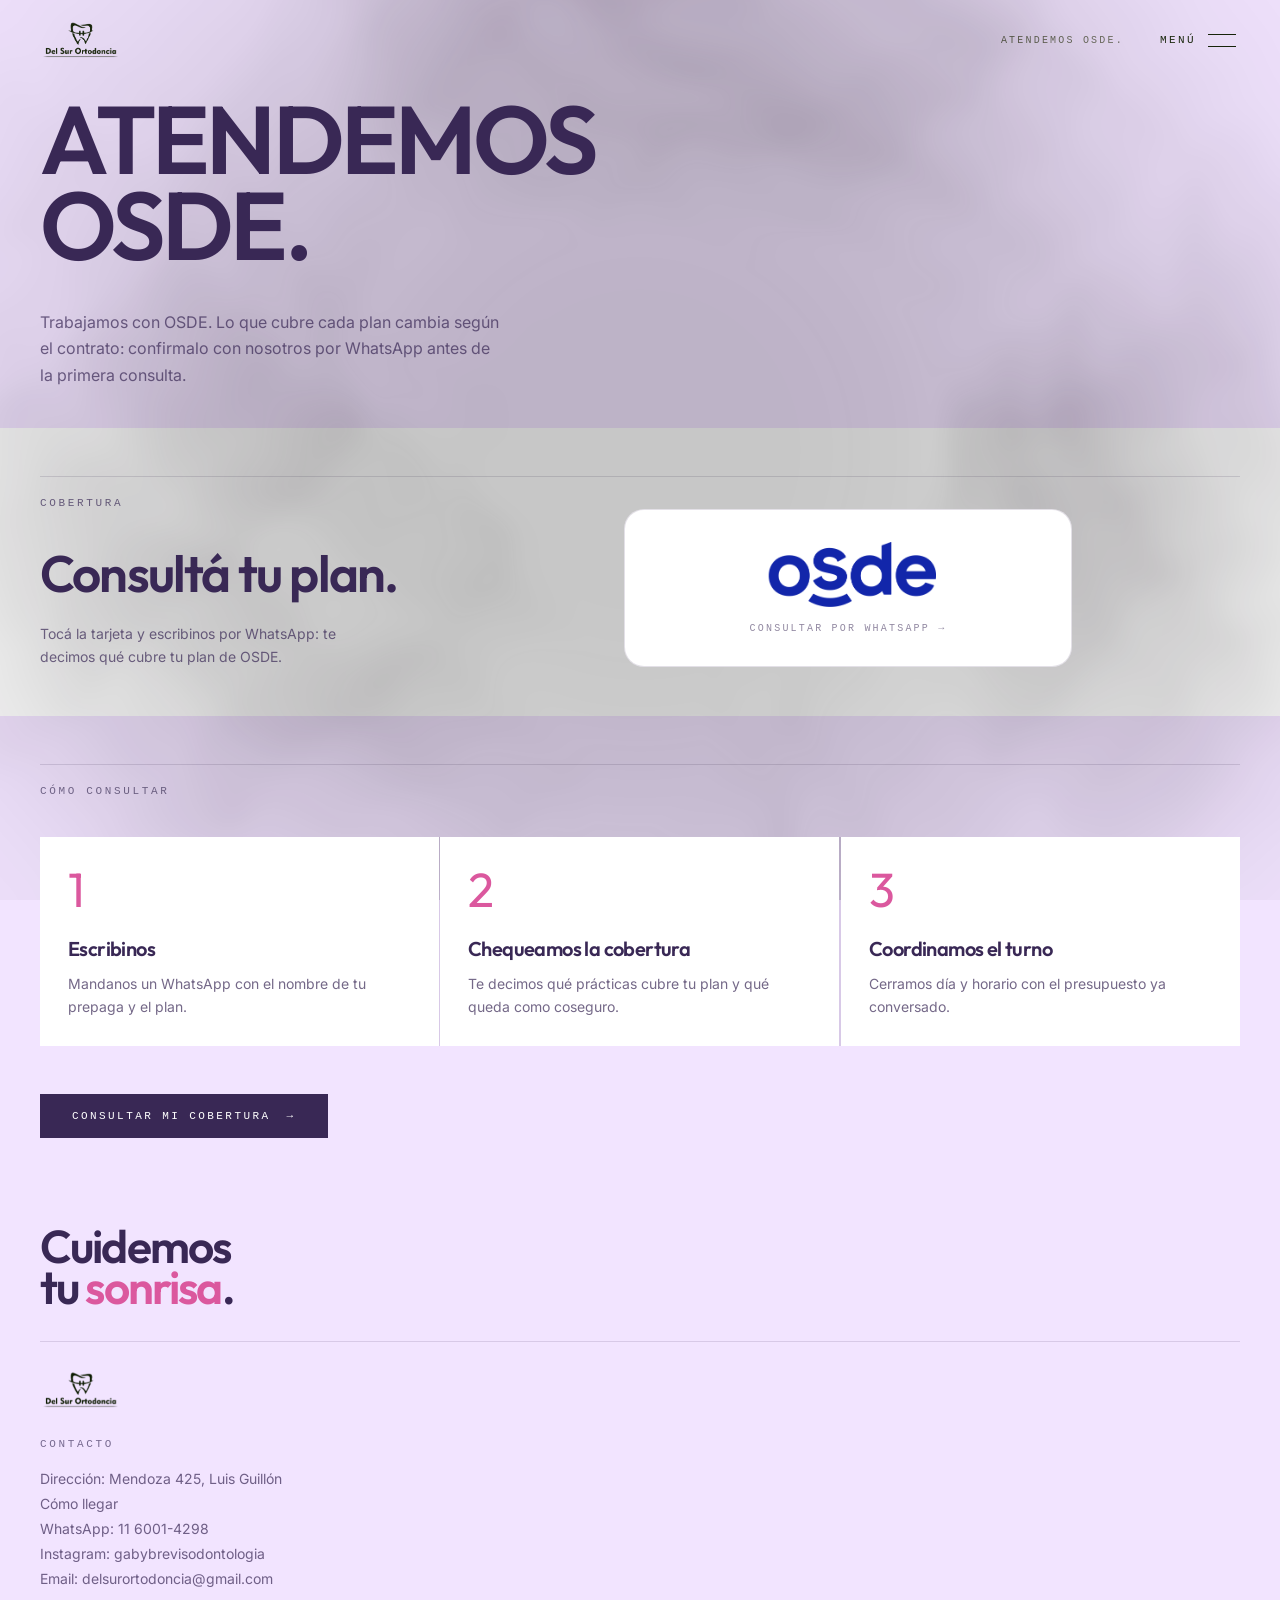
==== prepagas.html @ 1c52200b "Celu" ====
<!doctype html>
<html lang="es">

<head>
  <meta charset="utf-8" />
  <meta name="viewport" content="width=device-width, initial-scale=1" />
  <title>Prepagas Del Sur Ortodoncia</title>
  <meta name="description"
    content="Atendemos OSDE en Del Sur Ortodoncia. Consultá tu cobertura por WhatsApp antes de reservar el turno." />
  <meta name="author" content="Del Sur Ortodoncia" />
  <meta property="og:type" content="website" />
  <meta property="og:title" content="Prepagas Del Sur Ortodoncia" />
  <meta property="og:description"
    content="Atendemos OSDE en Del Sur Ortodoncia. Consultá tu cobertura por WhatsApp antes de reservar el turno." />
  <meta name="twitter:card" content="summary_large_image" />
  <link rel="icon" href="favicon.png" />
  <link rel="preconnect" href="https://fonts.googleapis.com" />
  <link rel="preconnect" href="https://fonts.gstatic.com" crossorigin />
  <link rel="stylesheet"
    href="https://fonts.googleapis.com/css2?family=Outfit:wght@400;500;600;700&family=Inter:wght@400;500&display=swap" />
  <link rel="stylesheet" href="css/base.css?v=6" />
  <link rel="stylesheet" href="css/utils.css" />
  <link rel="stylesheet" href="css/efectos.css" />
</head>

<body class="pagina-prepagas">
  <div class="cortina" aria-hidden="true"></div>
  <header class="cabecera">
    <div class="contenedor">
      <a class="marca" href="index.html" aria-label="Inicio">
        <img src="logo.png" alt="Del Sur Ortodoncia"
          style="max-height: 48px; width: auto; max-width: 100%; object-fit: contain; mix-blend-mode: difference;">
      </a>
      <div class="cabecera-derecha">
        <span data-magnetic="0.35">
          <button type="button" class="boton-menu" data-menu-btn aria-expanded="false" aria-label="Abrir menú">
            <span data-menu-label>Menú</span>
            <span class="icono-menu" aria-hidden="true"><span></span><span></span></span>
          </button>
        </span>
      </div>
    </div>
  </header>

  <div class="menu">
    <div class="contenedor">
      <nav class="menu-lista">
        <span class="menu-fila"><a class="menu-enlace" href="index.html"><span class="menu-numero">1</span><span
              class="menu-texto titulo-grande">Inicio</span></a></span>
        <span class="menu-fila"><a class="menu-enlace activo" href="prepagas.html"><span
              class="menu-numero">2</span><span class="menu-texto titulo-grande">Prepagas</span></a></span>
        <span class="menu-fila"><a class="menu-enlace" href="referencias.html"><span class="menu-numero">3</span><span
              class="menu-texto titulo-grande">Referencias</span></a></span>
      </nav>
      <div class="menu-info">
        <p class="fuente-texto parrafo-chico opacidad-60" style="max-width:20rem">Del Sur Ortodoncia, atención
          odontológica con seguimiento del caso.</p>
        <p class="texto-mono-10 mayusculas opacidad-60" style="line-height:2">Dirección: Mendoza 425, Luis
          Guillón<br />WhatsApp: 11 6001-4298<br />delsurortodoncia@gmail.com</p>
        <p class="texto-mono-10 mayusculas opacidad-40 med-td">Menú — 6 secciones</p>
      </div>
    </div>
  </div>

  <main>
    <section class="fondo-celeste relleno-abajo-10 relleno-arriba-20 med-ra-24">
      <div class="contenedor">
        <h1 class="titulo-grande mayusculas" data-split data-delay="0.1" data-trigger="load"><span
            class="linea-mascara"><span data-line-inner>Atendemos</span></span><span class="linea-mascara"><span
              data-line-inner>OSDE.</span></span></h1>
        <div class="margen-arriba-10" data-reveal data-y="30" data-delay="0.3" style="max-width:46ch">
          <p class="fuente-texto parrafo opacidad-70">Trabajamos con OSDE. Lo que cubre cada plan cambia
            según el contrato: confirmalo con nosotros por WhatsApp antes de la primera consulta.</p>
        </div>
      </div>
    </section>

    <section class="fondo-claro relleno-vert-10 med-rv-12 seccion-cobertura">
      <div class="contenedor">
        <div class="cabecera-seccion"><span class="etiqueta">Cobertura</span>
        </div>
        <div class="grilla espacio-12 margen-arriba-10 med-columnas-12 alinear-centro">
          <div class="med-cs-4">
            <div data-reveal data-y="30">
              <h2 class="titulo-mediano" style="max-width:14ch">Consultá tu plan.</h2>
              <p class="margen-arriba-6 fuente-texto parrafo-chico opacidad-70" style="max-width:38ch">Tocá la tarjeta y
                escribinos por WhatsApp: te decimos qué cubre tu plan de OSDE.</p>
            </div>
          </div>
          <div class="med-cs-8">
            <a class="tarjeta-osde"
              href="https://wa.me/5491160014298?text=%C2%A1Hola%21%20Quiero%20saber%20qu%C3%A9%20tratamientos%20cubre%20mi%20plan%20de%20OSDE%20en%20Del%20Sur%20Ortodoncia."
              target="_blank" rel="noopener noreferrer" aria-label="Consultar por WhatsApp qué cubre OSDE"><img
                src="assets/logos/osde.png" alt="Logo de OSDE" loading="lazy" /><span class="leyenda">Consultar por
                WhatsApp →</span></a>
          </div>
        </div>
      </div>
    </section>

    <section class="fondo-celeste relleno-vert-10 med-rv-12">
      <div class="contenedor">
        <div class="cabecera-seccion"><span class="etiqueta">Cómo consultar</span></div>
        <div class="grilla-tarjetas margen-arriba-10 med-columnas-3">
          <div class="tarjeta tarjeta-paso relleno-8 med-relleno-10"><span
              class="fuente-titulo texto-5xl texto-verde">1</span>
            <h2 class="margen-arriba-6 fuente-titulo texto-xl">Escribinos</h2>
            <p class="margen-arriba-3 fuente-texto parrafo-chico opacidad-70">Mandanos un WhatsApp con el nombre de tu
              prepaga y el
              plan.</p>
          </div>
          <div class="tarjeta tarjeta-paso relleno-8 med-relleno-10"><span
              class="fuente-titulo texto-5xl texto-verde">2</span>
            <h2 class="margen-arriba-6 fuente-titulo texto-xl">Chequeamos la cobertura</h2>
            <p class="margen-arriba-3 fuente-texto parrafo-chico opacidad-70">Te decimos qué prácticas cubre tu plan y
              qué queda como coseguro.</p>
          </div>
          <div class="tarjeta tarjeta-paso relleno-8 med-relleno-10"><span
              class="fuente-titulo texto-5xl texto-verde">3</span>
            <h2 class="margen-arriba-6 fuente-titulo texto-xl">Coordinamos el turno</h2>
            <p class="margen-arriba-3 fuente-texto parrafo-chico opacidad-70">Cerramos día y horario con el presupuesto
              ya conversado.</p>
          </div>
        </div>
        <div class="margen-arriba-12"><span data-magnetic="0.25"><a class="boton boton-solido"
              href="https://wa.me/5491160014298?text=%C2%A1Hola%21%20Quiero%20consultar%20si%20atienden%20mi%20prepaga%20en%20Del%20Sur%20Ortodoncia."
              target="_blank" rel="noopener noreferrer"><span class="relativo">Consultar mi cobertura</span><span
                class="flecha">→</span></a></span></div>
      </div>
    </section>
  </main>
  <footer class="fondo-celeste">
    <div class="contenedor relleno-vert-8 med-rv-10">
      <div>
        <h2 class="titulo-grande" style="max-width:12ch">Cuidemos tu <span class="texto-verde">sonrisa</span>.
        </h2>
      </div>
      <div class="margen-arriba-20 flexible columna espacio-3 borde-arriba relleno-arriba-6 peq-fila peq-ac peq-je">
        <img src="logo.png" alt="Del Sur Ortodoncia"
          style="max-height: 48px; width: auto; max-width: 100%; object-fit: contain; mix-blend-mode: difference;">
      </div>
      <div class="grilla espacio-10 margen-arriba-10 med-columnas-3" style="max-width:54rem">
        <div>
          <p class="etiqueta">Contacto</p>
          <ul class="margen-arriba-5 separacion-y-2 fuente-texto texto-chico opacidad-70">
            <li>Dirección: Mendoza 425, Luis Guillón</li>
            <li><a href="index.html#como-llegar">Cómo llegar</a></li>
            <li>WhatsApp: <a href="https://wa.me/5491160014298" target="_blank" rel="noopener noreferrer">11
                6001-4298</a></li>
            <li>Instagram: <a href="https://www.instagram.com/gabybrevisodontologia/" target="_blank"
                rel="noopener noreferrer">gabybrevisodontologia</a></li>
            <li>Email: delsurortodoncia@gmail.com</li>
          </ul>
        </div>
      </div>
    </div>
  </footer>
  <script src="js/site.js?v=3" defer></script>
  <script src="js/efectos.js?v=3" defer></script>
</body>

</html>
---- css/base.css ----
:root {
  --ink: oklch(0.32 0.07 185);
  --ink-soft: oklch(0.43 0.06 185);
  --bone: oklch(1 0 0);
  --bone-deep: oklch(0.955 0.02 180);
  --stone: oklch(0.55 0.045 185);
  --mint: oklch(0.6 0.12 185);
  --clay: oklch(0.66 0.1 185);
  --sky: oklch(0.965 0.025 180);
  --sky-deep: oklch(0.915 0.05 182);
  --line: oklch(0.32 0.07 185 / 0.14);
  --line-invert: oklch(0.32 0.07 185 / 0.1);
  --background: var(--bone);
  --foreground: var(--ink);

  --font-display: "Outfit", ui-sans-serif, system-ui, sans-serif;
  --font-sans: "Inter", ui-sans-serif, system-ui, sans-serif;
  --font-mono: ui-monospace, monospace;
  --ease-out-expo: cubic-bezier(0.16, 1, 0.3, 1);
}

.pagina-prepagas {
  --ink: oklch(0.32 0.08 300);
  --ink-soft: oklch(0.43 0.07 300);
  --bone-deep: oklch(0.955 0.02 305);
  --stone: oklch(0.55 0.06 300);
  --mint: oklch(0.65 0.18 350);
  --clay: oklch(0.7 0.12 330);
  --sky: oklch(0.94 0.045 305);
  --sky-deep: oklch(0.88 0.07 305);
  --line: oklch(0.32 0.08 300 / 0.14);
  --line-invert: oklch(0.32 0.08 300 / 0.1);
  --background: var(--bone);
  --foreground: var(--ink);
}

.pagina-prepagas .velo {
  background: oklch(0.4 0.08 310);
}

.pagina-referencias {
  --ink: oklch(0.32 0.08 280);
  --ink-soft: oklch(0.43 0.07 280);
  --bone-deep: oklch(0.955 0.02 280);
  --stone: oklch(0.55 0.06 280);
  --mint: oklch(0.60 0.17 275);
  --clay: oklch(0.68 0.12 300);
  --sky: oklch(0.93 0.05 280);
  --sky-deep: oklch(0.86 0.08 278);
  --line: oklch(0.32 0.08 280 / 0.14);
  --line-invert: oklch(0.32 0.08 280 / 0.1);
  --background: var(--bone);
  --foreground: var(--ink);
}

.pagina-referencias .velo {
  background: oklch(0.4 0.09 280);
}

.vitrina {
  max-width: 52rem;
  margin-inline: auto;
}

.pestanas {
  display: flex;
  align-items: center;
  gap: 0.5rem;
  flex-wrap: wrap;
}

.pestana {
  display: inline-flex;
  align-items: baseline;
  gap: 0.6rem;
  border: 1px solid var(--line);
  border-radius: 999px;
  background: transparent;
  color: inherit;
  padding: 0.7rem 1.2rem;
  font-family: var(--font-mono);
  font-size: 11px;
  text-transform: uppercase;
  letter-spacing: 0.18em;
  transition:
    background-color 0.4s var(--ease-out-expo),
    color 0.4s var(--ease-out-expo);
}

.pestana-num {
  font-size: 10px;
  opacity: 0.55;
}

.pestana.activa {
  background: var(--ink);
  border-color: var(--ink);
  color: var(--bone);
}

.vitrina-cuenta {
  margin-left: auto;
  font-family: var(--font-mono);
  font-size: 10px;
  letter-spacing: 0.22em;
  opacity: 0.55;
}

.marco-vitrina {
  display: grid;
  margin-top: 1.25rem;
  border: 1px solid var(--line);
  border-radius: 1.25rem;
  overflow: hidden;
  background: var(--bone);
}

.foto-vitrina {
  grid-area: 1 / 1;
  margin: 0;
  opacity: 0;
  visibility: hidden;
  transform: scale(0.985);
  transition:
    opacity 0.55s var(--ease-out-expo),
    transform 0.55s var(--ease-out-expo),
    visibility 0s linear 0.55s;
}

.foto-vitrina.activa {
  opacity: 1;
  visibility: visible;
  transform: none;
  transition:
    opacity 0.55s var(--ease-out-expo),
    transform 0.55s var(--ease-out-expo);
}

.foto-vitrina img {
  display: block;
  width: 100%;
  height: auto;
}

.mapa {
  width: 100%;
  aspect-ratio: 16 / 10;
  border: 1px solid var(--line);
  border-radius: 1.25rem;
  filter: saturate(0.75);
}

*,
*::before,
*::after {
  box-sizing: border-box;
  border: 0 solid var(--line);
}

html {
  -webkit-font-smoothing: antialiased;
  text-rendering: optimizeLegibility;
}

body {
  margin: 0;
  background-color: var(--background);
  color: var(--foreground);
  font-family: var(--font-sans);
  overflow-x: hidden;
}

img {
  display: block;
  max-width: 100%;
}

a {
  color: inherit;
  text-decoration: none;
}

button {
  font: inherit;
  color: inherit;
  background: none;
  cursor: pointer;
}

ul {
  list-style: none;
  margin: 0;
  padding: 0;
}

p,
h1,
h2,
h3,
dl,
dd {
  margin: 0;
}

::selection {
  background: var(--sky-deep);
  color: var(--ink);
}

h1,
h2,
h3 {
  font-family: var(--font-display);
  font-weight: 600;
  letter-spacing: -0.035em;
  line-height: 0.92;
  text-wrap: balance;
}


.fondo-celeste {
  background-color: var(--sky);
  color: var(--ink);
}

.fondo-claro {
  background-color: var(--bone);
  color: var(--ink);
}

.contenedor {
  width: 100%;
  margin-inline: auto;
  max-width: 100rem;
  padding-inline: 1.25rem;
}

@media (width >=48rem) {
  .contenedor {
    padding-inline: 2.5rem;
  }
}

@media (width >=90rem) {
  .contenedor {
    padding-inline: 4rem;
  }
}

.etiqueta {
  font-family: var(--font-mono);
  font-size: 0.6875rem;
  text-transform: uppercase;
  letter-spacing: 0.24em;
  color: var(--stone);
}

.titulo-xl {
  font-family: var(--font-display);
  font-weight: 600;
  letter-spacing: -0.045em;
  line-height: 0.86;
  font-size: clamp(3rem, 12.5vw, 15rem);
}

.titulo-grande {
  font-family: var(--font-display);
  font-weight: 600;
  letter-spacing: -0.04em;
  line-height: 0.9;
  font-size: clamp(2.5rem, 7.5vw, 7rem);
}

.titulo-mediano {
  font-family: var(--font-display);
  font-weight: 600;
  letter-spacing: -0.035em;
  line-height: 0.95;
  font-size: clamp(1.875rem, 4vw, 3.5rem);
}

.linea-mascara {
  display: block;
  overflow: hidden;
}

.mayusculas {
  text-transform: uppercase;
}

.texto-verde {
  color: var(--mint);
}

.texto-arcilla {
  color: var(--clay);
}

.texto-gris {
  color: var(--stone);
}

.fuente-titulo {
  font-family: var(--font-display);
  letter-spacing: -0.03em;
}

.fuente-texto {
  font-family: var(--font-sans);
}

.fuente-mono {
  font-family: var(--font-mono);
}

.texto-mono-10 {
  font-family: var(--font-mono);
  font-size: 10px;
  letter-spacing: 0.22em;
}

.texto-mono-11 {
  font-family: var(--font-mono);
  font-size: 11px;
  letter-spacing: 0.2em;
}

.mayusculas {
  text-transform: uppercase;
}

.parrafo {
  font-size: 1rem;
  line-height: 1.65;
}

.parrafo-chico {
  font-size: 0.875rem;
  line-height: 1.65;
}

.borde-arriba {
  border-top-width: 1px;
}

.borde-abajo {
  border-bottom-width: 1px;
}

.borde-vertical {
  border-top-width: 1px;
  border-bottom-width: 1px;
}

.borde-actual {
  border-color: currentColor;
}

.borde-suave {
  border-color: color-mix(in oklab, currentColor 15%, transparent);
}


[data-reveal] {
  opacity: 0;
  transform: translateY(var(--reveal-y, 28px));
  transition:
    opacity 1s var(--ease-out-expo),
    transform 1s var(--ease-out-expo);
  transition-delay: var(--reveal-delay, 0s);
}

[data-reveal].animado {
  opacity: 1;
  transform: translateY(0);
}

[data-line-inner] {
  display: block;
  transform: translateY(105%);
  opacity: 0;
  will-change: transform;
  transition:
    transform 1.15s var(--ease-out-expo),
    opacity 1.15s var(--ease-out-expo);
  transition-delay: var(--line-delay, 0s);
}

[data-line-inner].animado {
  transform: translateY(0);
  opacity: 1;
}

[data-parallax] {
  position: relative;
  overflow: hidden;
  clip-path: inset(14% 0% 14% 0%);
  transition: clip-path 1.4s var(--ease-out-expo);
}

[data-parallax].animado {
  clip-path: inset(0% 0% 0% 0%);
}

[data-parallax] img {
  height: 100%;
  width: 100%;
  object-fit: cover;
  transform: scale(1.12);
  will-change: transform;
}

[data-magnetic] {
  display: inline-block;
  will-change: transform;
}

@keyframes cc-marquee {
  from {
    transform: translate3d(0, 0, 0);
  }

  to {
    transform: translate3d(-50%, 0, 0);
  }
}


.cabecera {
  position: fixed;
  inset-inline: 0;
  top: 0;
  z-index: 160;
  mix-blend-mode: difference;
  color: #fff;
}

.cabecera .contenedor {
  display: flex;
  height: 5rem;
  align-items: center;
  justify-content: space-between;
  color: #fff;
}

.marca {
  display: flex;
  align-items: baseline;
  gap: 0.75rem;
}

.marca-logo {
  font-family: var(--font-display);
  font-size: 1.65rem;
  font-weight: 600;
  letter-spacing: -0.05em;
}

.marca-subtexto {
  display: none;
  font-family: var(--font-mono);
  font-size: 10px;
  text-transform: uppercase;
  letter-spacing: 0.28em;
  opacity: 0.6;
}

@media (width >=40rem) {
  .marca-subtexto {
    display: block;
  }
}

.cabecera-derecha {
  display: flex;
  align-items: center;
  gap: 2rem;
}

.pagina-actual {
  display: none;
  font-family: var(--font-mono);
  font-size: 10px;
  text-transform: uppercase;
  letter-spacing: 0.28em;
  opacity: 0.6;
}

@media (width >=48rem) {
  .pagina-actual {
    display: block;
  }
}

.boton-menu {
  display: flex;
  height: 2.75rem;
  align-items: center;
  gap: 0.75rem;
  padding-inline: 0.25rem;
  font-family: var(--font-mono);
  font-size: 11px;
  text-transform: uppercase;
  letter-spacing: 0.22em;
}

.icono-menu {
  position: relative;
  display: block;
  height: 0.75rem;
  width: 1.75rem;
}

.icono-menu span {
  position: absolute;
  left: 0;
  display: block;
  height: 1px;
  width: 100%;
  background: currentColor;
  transition: transform 0.5s var(--ease-out-expo);
}

.icono-menu span:nth-child(1) {
  top: 0;
}

.icono-menu span:nth-child(2) {
  top: 0.75rem;
}

.abierto .icono-menu span:nth-child(1) {
  top: 0.375rem;
  transform: rotate(45deg);
}

.abierto .icono-menu span:nth-child(2) {
  top: 0.375rem;
  transform: rotate(-45deg);
}

.menu {
  position: fixed;
  inset: 0;
  z-index: 155;
  display: none;
  background: transparent;
  pointer-events: none;
}

.menu.visible {
  display: block;
  pointer-events: auto;
}

.menu::before {
  content: "";
  position: absolute;
  inset: 0;
  background: color-mix(in oklab, var(--ink) 28%, transparent);
  backdrop-filter: blur(10px);
  -webkit-backdrop-filter: blur(10px);
  opacity: 0;
  transition: opacity 0.45s ease;
}

.menu.abierto::before {
  opacity: 1;
}

.menu>.contenedor {
  position: relative;
  display: flex;
  height: auto;
  max-height: 78vh;
  overflow: auto;
  flex-direction: column;
  justify-content: flex-start;
  background: var(--bone);
  color: var(--ink);
  border-bottom: 1px solid var(--line);
  border-bottom-left-radius: 1.25rem;
  border-bottom-right-radius: 1.25rem;
  box-shadow: 0 30px 60px -30px oklch(0.32 0.07 185 / 0.25);
  padding-top: 5.25rem;
  padding-bottom: 1.5rem;
  transform: translateY(-102%);
  transition: transform 0.6s cubic-bezier(0.87, 0, 0.13, 1);
}

.menu.abierto>.contenedor {
  transform: translateY(0);
}

.menu-lista {
  display: flex;
  flex-direction: column;
  border-bottom-width: 1px;
}

.menu-fila {
  display: block;
  overflow: hidden;
}

.menu-fila:not(:last-child) {
  border-bottom-width: 1px;
}

.menu-enlace {
  display: flex;
  align-items: baseline;
  gap: 1.25rem;
  padding-block: 0.6rem;
  transform: translateY(40%);
  opacity: 0;
  transition:
    transform 0.6s var(--ease-out-expo),
    opacity 0.6s var(--ease-out-expo);
  transition-delay: var(--nav-delay, 0s);
}

@media (width >=48rem) {
  .menu>.contenedor {
    display: grid;
    grid-template-columns: 1.1fr 0.9fr;
    gap: 1rem 3rem;
    align-items: stretch;
    max-height: min(68vh, 30rem);
    padding-top: 6rem;
    padding-bottom: 2rem;
  }

  .menu-enlace {
    gap: 1.5rem;
    padding-block: 0.65rem;
  }
}

.menu.abierto .menu-enlace {
  transform: translateY(0);
  opacity: 1;
}

.menu-numero {
  font-family: var(--font-mono);
  font-size: 10px;
  letter-spacing: 0.22em;
  color: var(--mint);
}

.menu-lista .menu-texto {
  font-size: clamp(1.5rem, 3vw, 2.25rem);
  line-height: 1;
  opacity: 0.55;
  transition:
    opacity 0.5s var(--ease-out-expo),
    transform 0.5s var(--ease-out-expo);
}

.menu-enlace:hover .menu-texto {
  opacity: 1;
  transform: translateX(0.5rem);
}

.menu-enlace.activo .menu-texto {
  opacity: 1;
}

.menu-aqui {
  display: none;
  margin-left: auto;
  font-family: var(--font-mono);
  font-size: 10px;
  text-transform: uppercase;
  letter-spacing: 0.22em;
  color: var(--mint);
}

@media (width >=48rem) {
  .menu-aqui {
    display: block;
  }
}

.menu-info {
  display: grid;
  gap: 1rem;
  border-top-width: 0;
  margin-top: 0.75rem;
  padding-top: 0.75rem;
  opacity: 0;
  transition: opacity 0.5s linear 0.35s;
}

.menu.abierto .menu-info {
  opacity: 1;
}

@media (width >=48rem) {
  .menu-info {
    grid-template-columns: 1fr;
    align-content: center;
    border-top-width: 0;
    border-left-width: 1px;
    margin-top: 0;
    padding-top: 0;
    padding-left: 2rem;
  }
}


.boton {
  position: relative;
  display: inline-flex;
  align-items: center;
  gap: 1rem;
  overflow: hidden;
  padding: 1rem 2rem;
  font-family: var(--font-mono);
  font-size: 11px;
  text-transform: uppercase;
  letter-spacing: 0.22em;
}

.boton .flecha {
  position: relative;
  transition: transform 0.5s var(--ease-out-expo);
}

.boton:hover .flecha {
  transform: translateX(0.375rem);
}

.boton-solido {
  background: var(--ink);
  color: var(--bone);
}

.boton-borde {
  border-width: 1px;
  color: var(--ink);
  transition: background-color 0.4s var(--ease-out-expo);
}

.boton-borde:hover {
  background: var(--sky);
}

.boton-icono {
  display: inline-flex;
  align-items: center;
  justify-content: center;
  gap: 0.75rem;
  padding: 0.75rem;
  min-width: 68px;
  min-height: 68px;
  box-sizing: border-box;
  color: var(--ink);
}

.boton-icono .tipeo:empty {
  display: none;
}


.boton-icono-claro {
  color: var(--mint);
}

.icono-wa {
  display: inline-flex;
  align-items: center;
  justify-content: center;
  flex: none;
  width: 32px;
  height: 32px;
  margin: 0;
  padding-left: 2px;
  box-sizing: border-box;
  overflow: visible;
  color: inherit;
}

.icono-wa svg {
  display: block;
  width: 28px;
  height: 28px;
  max-width: none;
}

.icono-wa path {
  fill: currentColor;
}

.boton-icono img {
  display: block;
  width: 28px;
  height: 28px;
  margin: 0;
  margin-left: 2px;
  object-fit: contain;
}

.botones-mobile {
  display: none;
}

@media (width >=48rem) {
  .boton-icono {
    background: color-mix(in oklab, var(--sky) 65%, var(--bone));
    border-radius: 1.1rem;
  }
}

@media (max-width: 47.99rem) {
  .boton-icono {
    display: none;
  }

  .botones-mobile {
    display: flex;
    flex-direction: column;
    gap: 0.75rem;
  }

  .boton-mobile {
    display: inline-flex;
    align-items: center;
    justify-content: center;
    padding: 1rem 1.5rem;
    border-radius: 999px;
    font-family: var(--font-mono);
    font-size: 11px;
    text-transform: uppercase;
    letter-spacing: 0.18em;
    text-align: center;
  }

  .boton-mobile-solido {
    background: var(--ink);
    color: var(--bone);
  }

  .boton-mobile-borde {
    border: 1px solid color-mix(in oklab, var(--ink) 35%, transparent);
    color: var(--ink);
  }
}

.boton-icono .tipeo {
  font-family: var(--font-mono);
  font-size: 11px;
  text-transform: uppercase;
  letter-spacing: 0.22em;
  white-space: nowrap;
}

.boton-icono .tipeo.con-cursor::after {
  content: "▍";
  margin-left: 1px;
}

.boton-icono .tipeo.escribiendo::after {
  animation: none;
  opacity: 1;
}

.boton-icono .tipeo.completo::after {
  animation: parpadeo 1s steps(1) infinite;
}

@keyframes parpadeo {
  50% {
    opacity: 0;
  }
}

.enlace-flecha {
  display: inline-flex;
  align-items: center;
  gap: 1rem;
  border-bottom-width: 1px;
  border-color: currentColor;
  padding-bottom: 0.5rem;
  font-family: var(--font-mono);
  font-size: 11px;
  text-transform: uppercase;
  letter-spacing: 0.22em;
}

.enlace-flecha .barra {
  display: inline-block;
  height: 1px;
  width: 2.5rem;
  background: currentColor;
  transition: width 0.5s var(--ease-out-expo);
}

.enlace-flecha:hover .barra {
  width: 4rem;
}


.grilla-coberturas {
  display: grid;
  grid-template-columns: repeat(2, minmax(0, 1fr));
  border-left-width: 1px;
  border-top-width: 1px;
}

@media (width >=40rem) {
  .grilla-coberturas {
    grid-template-columns: repeat(3, minmax(0, 1fr));
  }
}

@media (width >=64rem) {
  .grilla-coberturas {
    grid-template-columns: repeat(4, minmax(0, 1fr));
  }
}

.celda-cobertura {
  position: relative;
  display: grid;
  place-items: center;
  border-bottom-width: 1px;
  border-right-width: 1px;
  padding-inline: 1.5rem;
  height: 7rem;
  background: var(--bone);
  transition: background-color 0.5s var(--ease-out-expo);
}

.grilla-gde .celda-cobertura {
  height: 8rem;
}

a.celda-cobertura:hover {
  background: var(--sky);
}

.celda-cobertura img {
  width: auto;
  max-height: 3rem;
  max-width: 76%;
  object-fit: contain;
  transition: transform 0.5s var(--ease-out-expo);
}

.grilla-gde .celda-cobertura img {
  max-height: 3.5rem;
  max-width: 72%;
}

a.celda-cobertura:hover img {
  transform: translateY(-0.25rem);
}

.celda-cobertura .externo {
  position: absolute;
  bottom: 0.75rem;
  right: 1rem;
  opacity: 0;
  transition: opacity 0.3s linear;
}

a.celda-cobertura:hover .externo {
  opacity: 0.6;
}

.mas-coberturas {
  font-family: var(--font-display);
  letter-spacing: -0.03em;
  color: var(--stone);
  font-size: 1.25rem;
}

.grilla-gde .mas-coberturas {
  font-size: 1.5rem;
}

.tarjeta-osde {
  position: relative;
  display: flex;
  flex-direction: column;
  align-items: center;
  justify-content: center;
  gap: 1.5rem;
  height: 100%;
  min-height: 19rem;
  background: var(--bone);
  border: 1px solid var(--line);
  border-radius: 1.25rem;
  padding: clamp(2rem, 4vw, 3.5rem);
  text-align: center;
  transition:
    transform 0.5s var(--ease-out-expo),
    box-shadow 0.5s var(--ease-out-expo);
}

.tarjeta-osde:hover {
  transform: translateY(-0.25rem);
  box-shadow: 0 24px 50px -30px oklch(0.32 0.07 185 / 0.35);
}

.tarjeta-osde img {
  width: min(100%, 15rem);
  height: auto;
  max-height: 5rem;
  object-fit: contain;
}

.tarjeta-osde .leyenda {
  font-family: var(--font-mono);
  font-size: 10px;
  text-transform: uppercase;
  letter-spacing: 0.22em;
  opacity: 0.55;
}

.pagina-prepagas .tarjeta-osde img {
  width: min(100%, 11rem);
}

.pagina-prepagas .tarjeta-osde {
  min-height: 0;
  width: 100%;
  max-width: 28rem;
  margin-inline: auto;
  padding: 2rem clamp(1.5rem, 3vw, 2.5rem);
  gap: 1rem;
  justify-content: flex-start;
}

@media (width >=48rem) {
  .pagina-prepagas .seccion-cobertura .tarjeta-osde {
    margin-top: -2.5rem;
  }
}

.lista-osde {
  margin: 1.25rem 0 0;
  padding: 0;
  display: grid;
  gap: 0.5rem;
}

.lista-osde li {
  display: flex;
  gap: 0.6rem;
  align-items: baseline;
}

.lista-osde li::before {
  content: "+";
  font-family: var(--font-mono);
  color: var(--mint);
}

.pagina-inicio main>section:first-child {
  background: #E9F3EF;
}

.pagina-inicio main>section:first-child .aurora {
  display: none !important;
}

.pagina-inicio main>section:first-child.heroe-oscuro {
  background: #0A1A2E;
  color: var(--bone);
  --foreground: var(--bone);
}

.heroe-oscuro {
  background: #0A1A2E;
  color: var(--bone);
  --foreground: var(--bone);
}

.heroe-oscuro .aurora {
  display: none;
}

.heroe-oscuro .boton-icono {
  color: var(--bone);
}

.heroe-oscuro .boton-icono-claro {
  color: var(--mint);
}

.heroe-oscuro .icono-wa path {
  fill: var(--bone);
}

.heroe-oscuro .boton-mobile-solido {
  background: var(--bone);
  color: var(--ink);
}

.heroe-oscuro .boton-mobile-borde {
  border-color: color-mix(in oklab, var(--bone) 40%, transparent);
  color: var(--bone);
}

.mapa-dibujo {
  position: relative;
  display: block;
  border: 1px solid var(--line);
  border-radius: 1.25rem;
  overflow: hidden;
  background: #E6F2EC;
  aspect-ratio: 16 / 10;
  transition: transform 0.5s var(--ease-out-expo), box-shadow 0.5s var(--ease-out-expo);
}

.mapa-dibujo:hover {
  transform: translateY(-0.25rem);
  box-shadow: 0 24px 50px -30px oklch(0.32 0.07 185 / 0.35);
}

.mapa-dibujo svg {
  display: block;
  width: 100%;
  height: 100%;
}

.mapa-chip {
  position: absolute;
  left: 1rem;
  bottom: 1rem;
  display: inline-flex;
  align-items: center;
  gap: 0.6rem;
  font-family: var(--font-mono);
  font-size: 10px;
  text-transform: uppercase;
  letter-spacing: 0.18em;
  color: var(--ink);
  background: var(--bone);
  border: 1px solid var(--line);
  border-radius: 999px;
  padding: 0.55rem 1rem;
}

.mapa-chip-dir {
  position: absolute;
  left: 1rem;
  top: 1rem;
  font-family: var(--font-mono);
  font-size: 10px;
  text-transform: uppercase;
  letter-spacing: 0.18em;
  color: var(--ink);
  background: color-mix(in oklab, var(--bone) 88%, transparent);
  backdrop-filter: blur(6px);
  border: 1px solid var(--line);
  border-radius: 999px;
  padding: 0.55rem 1rem;
}

@media (width >=48rem) {
  #como-llegar .med-cs-8 {
    display: flex;
    justify-content: center;
    align-items: center;
  }

  #como-llegar .mapa-dibujo {
    width: min(100%, 26rem);
    margin-left: 1.5rem;
    margin-top: -50px;
  }
}

@keyframes mapa-pulso {
  0% {
    transform: scale(0.6);
    opacity: 0.7;
  }

  100% {
    transform: scale(2.2);
    opacity: 0;
  }
}

.grilla-tarjetas .tarjeta-paso {
  padding: 1.75rem;
}

@media (max-width: 47.99rem) {
  .pagina-inicio .seccion-osde {
    text-align: center;
  }

  .pagina-inicio .seccion-osde h2 {
    margin-inline: auto;
  }

  .pagina-inicio .seccion-osde .lista-osde {
    display: none;
  }

  .pagina-inicio .seccion-osde .tarjeta-osde {
    max-width: 24rem;
    margin-inline: auto;
    min-height: 0;
  }

  .pagina-inicio .seccion-osde .solo-pc {
    display: none;
  }

  .pagina-prepagas .seccion-cobertura {
    text-align: center;
  }

  .pagina-prepagas .seccion-cobertura h2 {
    margin-inline: auto;
  }

  .pagina-prepagas .seccion-cobertura .tarjeta-osde {
    max-width: 24rem;
    margin-inline: auto;
    min-height: 0;
  }

  .pagina-prepagas .grilla-tarjetas .tarjeta-paso {
    padding: 1rem;
  }

  .pagina-prepagas .grilla-tarjetas .tarjeta-paso .texto-5xl {
    display: none;
  }

  .pagina-prepagas .grilla-tarjetas .tarjeta-paso h2 {
    margin-top: 0;
  }
}


.fila-indice {
  display: grid;
  grid-template-columns: repeat(12, minmax(0, 1fr));
  align-items: baseline;
  gap: 1rem;
  border-bottom-width: 1px;
  padding-block: 1.5rem;
  transition: color 0.5s var(--ease-out-expo);
}

.fila-indice:hover {
  color: var(--clay);
}

.fila-indice .nombre-indice {
  transition: transform 0.5s var(--ease-out-expo);
}

.fila-indice:hover .nombre-indice {
  transform: translateX(0.75rem);
}

.grilla-tarjetas {
  display: grid;
  gap: 1px;
  background: var(--line);
}

.tarjeta {
  background: var(--bone);
  transition:
    background-color 0.5s var(--ease-out-expo),
    color 0.5s var(--ease-out-expo);
}

.tarjeta-hover:hover {
  background: var(--ink);
  color: var(--bone);
}

.cabecera-seccion {
  display: flex;
  align-items: center;
  gap: 1.5rem;
  border-top-width: 1px;
  border-color: color-mix(in oklab, currentColor 15%, transparent);
  padding-top: 1.25rem;
}

.cabecera-seccion .derecha {
  margin-left: auto;
}

.divisor>*+* {
  border-top-width: 1px;
}


.cortina {
  position: fixed;
  inset: 0;
  z-index: 150;
  display: none;
  background: var(--sky-deep);
  clip-path: inset(100% 0% 0% 0%);
}

.cortina.activo {
  display: block;
}

@media (prefers-reduced-motion: reduce) {

  *,
  *::before,
  *::after {
    transition-duration: 0.01ms !important;
    animation-duration: 0.01ms !important;
  }

  [data-reveal],
  [data-line-inner] {
    opacity: 1;
    transform: none;
  }

  [data-parallax] {
    clip-path: inset(0% 0% 0% 0%);
  }
}


.tarjeta-equipo {
  position: relative;
  display: flex;
  flex-direction: column;
  justify-content: space-between;
  min-height: 26rem;
  padding: 2rem;
  background: var(--sky);
  overflow: hidden;
  transition: background-color 0.5s var(--ease-out-expo);
}

.tarjeta-equipo:hover {
  background: var(--bone);
}

.eq-arr {
  display: flex;
  align-items: baseline;
  justify-content: space-between;
  gap: 1rem;
}

.eq-num {
  font-family: var(--font-display);
  font-weight: 600;
  font-size: clamp(6rem, 12vw, 10rem);
  line-height: 0.9;
  letter-spacing: -0.06em;
  color: var(--mint);
  margin-top: 3rem;
  user-select: none;
}

.eq-pie {
  display: flex;
  flex-wrap: wrap;
  gap: 0.5rem 1.5rem;
  margin-top: 2.5rem;
  padding-top: 1.25rem;
  border-top: 1px solid var(--line);
  font-family: var(--font-mono);
  font-size: 10px;
  text-transform: uppercase;
  letter-spacing: 0.22em;
  opacity: 0.55;
}

.progreso-lectura {
  position: fixed;
  top: 0;
  left: 0;
  height: 2px;
  width: 100%;
  transform: scaleX(0);
  transform-origin: 0 50%;
  background: var(--mint);
  z-index: 200;
  will-change: transform;
}

.cta-flotante {
  position: fixed;
  z-index: 170;
  left: 1rem;
  right: 1rem;
  bottom: 1rem;
  display: flex;
  align-items: center;
  justify-content: center;
  gap: 0.75rem;
  padding: 0.9rem 1rem;
  background: var(--ink);
  color: var(--bone);
  font-family: var(--font-mono);
  font-size: 11px;
  letter-spacing: 0.22em;
  text-transform: uppercase;
  border-radius: 999px;
  box-shadow: 0 12px 30px -12px oklch(0.31 0.062 252 / 0.55);
  transform: translateY(160%);
  transition: transform 0.6s var(--ease-out-expo);
}

.cta-flotante.visible {
  transform: translateY(0);
}

@media (width >=48rem) {
  .cta-flotante {
    display: none;
  }
}

.tarjeta {
  position: relative;
}

.tarjeta::after {
  content: "";
  position: absolute;
  inset: 0;
  pointer-events: none;
  box-shadow: inset 0 0 0 1px transparent;
  transition: box-shadow 0.45s var(--ease-out-expo);
}

.tarjeta:hover::after,
.tarjeta.tocada::after {
  box-shadow: inset 0 0 0 1px color-mix(in oklab, var(--mint) 55%, transparent);
}

.tarjeta-cabeza {
  display: flex;
  align-items: baseline;
  justify-content: space-between;
  gap: 1rem;
}

.tarjeta-indice {
  font-family: var(--font-mono);
  font-size: 10px;
  letter-spacing: 0.22em;
  color: var(--mint);
}

.tarjeta-detalle {
  display: inline-flex;
  align-items: center;
  gap: 0.5rem;
  margin-top: 0.75rem;
  font-family: var(--font-mono);
  font-size: 10px;
  letter-spacing: 0.2em;
  text-transform: uppercase;
  color: var(--stone);
}

.caja-horarios {
  border: 1px solid var(--line);
  background: var(--bone);
  padding: 1.25rem;
}

.horarios-top {
  display: flex;
  align-items: center;
  justify-content: space-between;
  flex-wrap: wrap;
  gap: 0.5rem 1rem;
  padding-bottom: 0.75rem;
  border-bottom: 1px solid var(--line);
}

.chip-estado {
  display: inline-flex;
  align-items: center;
  gap: 0.5rem;
  padding: 0.35rem 0.7rem;
  border-radius: 999px;
  background: color-mix(in oklab, var(--mint) 12%, transparent);
  font-family: var(--font-mono);
  font-size: 10px;
  letter-spacing: 0.16em;
  text-transform: uppercase;
  color: var(--mint);
  white-space: normal;
  max-width: 100%;
  line-height: 1.4;
  text-align: right;
}

.chip-estado.cerrado {
  background: color-mix(in oklab, var(--stone) 14%, transparent);
  color: var(--ink-soft);
}

.chip-punto {
  width: 7px;
  height: 7px;
  border-radius: 999px;
  background: currentColor;
  animation: cc-latido 2.2s ease-in-out infinite;
}

@keyframes cc-latido {

  0%,
  100% {
    opacity: 1;
    transform: scale(1);
  }

  50% {
    opacity: 0.35;
    transform: scale(0.7);
  }
}

.lista-horarios {
  display: grid;
  gap: 0.15rem;
  margin-top: 0.75rem;
}

.lista-horarios li {
  display: grid;
  grid-template-columns: 5.5rem 1fr;
  gap: 0.5rem;
  padding: 0.35rem 0;
  font-family: var(--font-sans);
  font-size: 0.8125rem;
  color: color-mix(in oklab, currentColor 70%, transparent);
  border-bottom: 1px solid color-mix(in oklab, currentColor 8%, transparent);
}

.lista-horarios li:last-child {
  border-bottom: 0;
}

.lista-horarios li.hoy {
  color: var(--ink);
  font-weight: 500;
}

.lista-horarios li.hoy span:first-child::after {
  content: " •";
  color: var(--mint);
}

@media (width >=48rem) {
  .bloque-horarios {
    position: sticky;
    top: 7rem;
    align-self: start;
  }
}

.celda-cobertura img {
  filter: grayscale(1);
  opacity: 0.72;
  transition:
    filter 0.5s var(--ease-out-expo),
    opacity 0.5s var(--ease-out-expo),
    transform 0.5s var(--ease-out-expo);
}

a.celda-cobertura:hover img {
  filter: grayscale(0);
  opacity: 1;
}

@media (max-width: 47.99rem) {
  .grilla-coberturas {
    grid-template-columns: repeat(3, minmax(0, 1fr));
  }

  .celda-cobertura {
    height: 5.25rem;
    padding-inline: 0.75rem;
  }

  .celda-cobertura img {
    max-height: 2.25rem;
    filter: none;
    opacity: 1;
  }
}

.palabra-mascara {
  display: inline-block;
  overflow: hidden;
  vertical-align: bottom;
}

.palabra-mascara>span {
  display: inline-block;
  transform: translateY(110%);
  opacity: 0;
  transition:
    transform 1s var(--ease-out-expo),
    opacity 1s var(--ease-out-expo);
  transition-delay: var(--palabra-delay, 0s);
}

.animado>.palabra-mascara>span,
.palabra-mascara.animado>span {
  transform: translateY(0);
  opacity: 1;
}

.revelado {
  position: relative;
  overflow: hidden;
}

.revelado::after {
  content: "";
  position: absolute;
  inset: 0;
  background: var(--sky-deep);
  transform: scaleY(1);
  transform-origin: 50% 100%;
  transition: transform 1.1s var(--ease-out-expo);
}

.revelado.animado::after {
  transform: scaleY(0);
}

@media (prefers-reduced-motion: reduce) {
  .palabra-mascara>span {
    transform: none;
    opacity: 1;
  }

  .revelado::after {
    display: none;
  }

  .progreso-lectura {
    display: none;
  }
}

.grilla-tarjetas {
  counter-reset: cc-tarjeta;
}

.grilla-tarjetas .tarjeta {
  counter-increment: cc-tarjeta;
}

.grilla-tarjetas .tarjeta>p:first-child::after {
  content: "(" counter(cc-tarjeta) ")";
  position: absolute;
  top: 1.5rem;
  right: 1.5rem;
  font-family: var(--font-mono);
  font-size: 10px;
  letter-spacing: 0.2em;
  color: var(--mint);
  opacity: 0.7;
}

html,
body {
  max-width: 100%;
  overflow-x: hidden;
}


@media (max-width: 47.99rem) {

  a.celda-cobertura img,
  .celda-cobertura img {
    filter: none;
    opacity: 1;
  }
}

.grupo-toggle {
  display: flex;
  align-items: center;
  justify-content: space-between;
  gap: 1rem;
  width: 100%;
  padding: 0;
  background: none;
  border: 0;
  color: inherit;
  text-align: left;
  font: inherit;
}

.acordeon-cabeza {
  display: flex;
  align-items: center;
  justify-content: space-between;
  gap: 1rem;
  width: 100%;
  padding: 0;
  background: none;
  border: 0;
  color: inherit;
  text-align: left;
  font: inherit;
}

.acordeon-signo {
  font-family: var(--font-mono);
  font-size: 1.3rem;
  line-height: 1;
  color: var(--mint);
  flex: none;
}

[data-acordeon-cuerpo] {
  display: none;
}

[data-acordeon].abierto [data-acordeon-cuerpo] {
  display: block;
}

.imagenes-especialidad {
  display: flex;
  align-items: center;
  justify-content: center;
  gap: 2rem;
  margin-top: 1rem;
}

.imagenes-especialidad img {
  display: block;
  height: 44px;
  width: auto;
  max-width: none;
}

#pedir-turno .grilla-tarjetas .tarjeta {
  display: flex;
  align-items: center;
  gap: 1rem;
}

.icono-especialidad {
  display: block;
  flex: none;
  width: 80px;
  height: 80px;
  margin: -16px;
  object-fit: contain;
  object-position: center;
  background: none;
  border-radius: 0;
  filter: none;
  box-shadow: none;
}

.contenido-especialidad {
  flex: 1;
  min-width: 0;
}

#pedir-turno .extra-pc {
  display: none;
}

@media (width >=48rem) {
  .imagenes-especialidad img {
    height: 56px;
  }

  #pedir-turno .grilla-tarjetas .tarjeta {
    gap: 1.5rem;
  }

  #pedir-turno .icono-especialidad {
    width: 72px;
    height: 72px;
    margin: 0;
  }

  #pedir-turno .contenido-especialidad {
    flex: 1;
    min-width: 0;
  }
}

@media (width >=48rem) {
  .grupo-toggle {
    cursor: pointer;
  }

  #pedir-turno .grilla-tarjetas {
    gap: 0;
    background: transparent;
  }

  #pedir-turno .grilla-tarjetas .tarjeta {
    border-top: 1px solid var(--line);
  }

  #pedir-turno .grilla-tarjetas .tarjeta:last-child {
    border-bottom: 1px solid var(--line);
  }
}

@media (max-width: 47.99rem) {
  #pedir-turno .contenedor {
    display: flex;
    flex-direction: column;
  }

  #pedir-turno .grilla.espacio-16 {
    display: contents;
  }

  #pedir-turno .med-cs-7 {
    order: 1;
    margin-top: 2.25rem;
  }

  #pedir-turno [data-grupo] {
    order: 2;
  }

  #pedir-turno .bloque-horarios {
    order: 3;
    margin-top: 2.25rem;
  }

  #pedir-turno .grilla-tarjetas {
    grid-template-columns: 1fr;
  }

  #pedir-turno .grilla-tarjetas .tarjeta>p:first-child::after,
  #pedir-turno .acordeon-cabeza::after {
    display: none;
  }

  #pedir-turno .grupo-toggle {
    cursor: pointer;
    padding-inline: 1.5rem;
  }

  #pedir-turno .acordeon-cabeza {
    cursor: pointer;
  }

  #pedir-turno .acordeon-signo {
    font-size: 1.3rem;
    line-height: 1;
    letter-spacing: 0;
  }

  #pedir-turno [data-acordeon]:not(.abierto) {
    padding-top: 1.1rem;
    padding-bottom: 1.1rem;
  }

  #pedir-turno [data-acordeon].abierto {
    padding-top: 1rem;
    padding-bottom: 1rem;
  }

}

#pedir-turno [data-grupo-cuerpo].cerrado {
  display: none;
}


@media (width >=48rem) {
  .pagina-consultorio>section:first-child {
    padding-bottom: 2.5rem;
  }

  .pagina-consultorio>section:nth-child(2) {
    padding-top: 2.5rem;
    padding-bottom: 2.5rem;
  }

  .pagina-consultorio>section:last-child {
    padding-bottom: 2.5rem;
  }

  #pedir-turno {
    padding-bottom: 2.5rem;
  }

  #pedir-turno+section {
    padding-top: 2.5rem;
    padding-bottom: 2.5rem;
  }

  footer .contenedor {
    padding-top: 2.5rem;
    padding-bottom: 2rem;
  }

  footer .titulo-grande {
    font-size: clamp(1.9rem, 3.6vw, 3rem);
  }

  footer .contenedor>div:first-child {
    display: flex;
    align-items: flex-end;
    justify-content: space-between;
    gap: 1.5rem 3rem;
    flex-wrap: wrap;
  }

  footer .contenedor>div:first-child .margen-arriba-10 {
    margin-top: 0;
  }

  footer .contenedor>.margen-arriba-20 {
    margin-top: 2rem;
  }

  footer .contenedor>.grilla.margen-arriba-10 {
    margin-top: 1.5rem;
  }

  footer .grilla.med-columnas-2 {
    max-width: none !important;
    display: flex;
    justify-content: space-between;
    gap: 2rem;
  }
}

#pedir-turno [data-acordeon-btn] {
  padding: 1rem;
  margin-right: -0.5rem;
  transform: none !important;
  transition: none !important;
}

#pedir-turno .tarjeta {
  transform: none !important;
}

#pedir-turno .acordeon-cabeza,
#pedir-turno .acordeon-cabeza * {
  transform: none !important;
}

#pedir-turno .tarjeta {
  transform: none !important;
}

#pedir-turno .acordeon-cabeza,
#pedir-turno .acordeon-cabeza * {
  transform: none !important;
}

@media (max-width: 47.99rem) {
  #pedir-turno .acordeon-cabeza a {
    margin-left: 0.9rem;
    will-change: transform;
  }

  #pedir-turno .icono-especialidad {
    transition: width 0.45s var(--ease-out-expo), margin 0.45s var(--ease-out-expo), opacity 0.3s linear;
  }

  #pedir-turno [data-acordeon].abierto .icono-especialidad {
    width: 0;
    margin: 0;
    opacity: 0;
  }

  #pedir-turno [data-acordeon].abierto .acordeon-cabeza a {
    transform: none !important;
  }

  #pedir-turno [data-acordeon].abierto [data-acordeon-cuerpo] > p {
    padding-left: 0.9rem;
  }

  #pedir-turno [data-acordeon].abierto .imagenes-especialidad {
    margin-inline: auto;
    width: fit-content;
  }

  #pedir-turno [data-acordeon].abierto .imagenes-especialidad img {
    transform: scale(1.35);
  }
}

.decor-especialidades {
  display: none;
}

@media (width >=48rem) {
  #pedir-turno .envoltura-especialidades {
    display: grid;
    grid-template-columns: minmax(0, 7fr) minmax(0, 5fr);
    gap: 0 2.5rem;
    align-items: start;
    position: relative;
  }

  #pedir-turno .envoltura-especialidades .grilla-tarjetas {
    gap: 1.25rem;
    background: transparent;
    position: relative;
    z-index: 2;
  }

  #pedir-turno .envoltura-especialidades .tarjeta {
    border: 1px solid var(--line);
    border-radius: 1.25rem;
    overflow: hidden;
  }

  #pedir-turno .decor-especialidades {
    display: grid;
    grid-template-columns: 1fr 1fr;
    gap: 1.5rem 1rem;
    align-content: start;
    position: relative;
    z-index: 1;
    pointer-events: none;
    padding-top: 0;
  }

  #pedir-turno .decor-img {
    width: 100%;
    height: auto;
    object-fit: contain;
    background: none;
  }

  #pedir-turno .decor-ortodoncia {
    margin-top: 1rem;
    grid-column: 1;
    grid-row: 1;
    width: min(100%, 12rem);
    margin-left: -2rem;
    transform: rotate(-5deg) scale(1.45);
    -webkit-mask-image: linear-gradient(to right, transparent, #000 28%);
    mask-image: linear-gradient(to right, transparent, #000 28%);
  }

  #pedir-turno .decor-conducto {
    grid-column: 2;
    grid-row: 1;
    width: min(100%, 12rem);
    justify-self: center;
    align-self: start;
    margin-top: 7rem;
    transform: rotate(-5deg) scale(1.4);
  }

  #pedir-turno .decor-limpieza {
    width: min(100%, 12rem);
    grid-column: 1;
    grid-row: 2;
    margin-left: -1.7rem;
    margin-top: -3.3rem;
    transform: rotate(-5deg) scale(1.4);
  }

  #pedir-turno .decor-cirugia {
    width: min(100%, 12rem);
    grid-column: 1;
    grid-row: 3;
    margin-top: 3rem;
    transform: rotate(-5deg) scale(1.4);
  }

  #pedir-turno .decor-protesis {
    margin-top: -7rem;
    grid-column: 2;
    grid-row: 2 / span 2;
    align-self: center;
    width: min(100%, 12rem);
    justify-self: center;
    transform: rotate(-5deg) scale(1.35);
  }
}

@media (width >=80rem) {
  #pedir-turno .extra-pc {
    display: inline;
  }
}

@media (min-width: 680px) and (max-width: 1124px) {
  #pedir-turno .decor-especialidades {
    gap: 2rem 1.25rem;
    height: 100%;
    align-content: space-evenly;
    padding-top: 0;
  }

  #pedir-turno .decor-ortodoncia {
    grid-column: 1;
    grid-row: 1;
    width: min(150%, 18rem);
    margin-top: 0;
  }

  #pedir-turno .decor-conducto {
    grid-column: 2;
    grid-row: 1;
    width: min(150%, 18rem);
    margin-top: 4rem;
  }

  #pedir-turno .decor-limpieza {
    margin-left: -2rem;
    grid-column: 1;
    grid-row: 2;
    width: min(150%, 18rem);
    margin-top: -2rem;
  }

  #pedir-turno .decor-cirugia {
    grid-column: 0;
    grid-row: 3;
    width: min(150%, 18rem);
    margin-top: 4rem;
  }

  #pedir-turno .decor-protesis {
    grid-column: 2;
    grid-row: 2 / span 2;
    align-self: center;
    width: min(110%, 18rem);
  }
}

@media (width >=48rem) {
  #pedir-turno .acordeon-cabeza a {
    margin-left: 0.9rem;
  }

  #pedir-turno .icono-especialidad {
    transition: width 0.45s var(--ease-out-expo), margin 0.45s var(--ease-out-expo), opacity 0.3s linear;
  }

  #pedir-turno [data-acordeon].abierto .icono-especialidad {
    width: 0;
    margin: 0;
    opacity: 0;
  }

  #pedir-turno [data-acordeon].abierto [data-acordeon-cuerpo] > p {
    padding-left: 0.9rem;
  }

  #pedir-turno [data-acordeon].abierto .imagenes-especialidad {
    width: fit-content;
    margin-inline: auto;
    margin-top: 0.75rem;
    padding: 0.7rem 1.25rem 0;
    border-top: 1px solid var(--line);
  }

  #pedir-turno [data-acordeon].abierto {
    padding-block: 1rem;
  }

  #pedir-turno [data-acordeon].abierto [data-acordeon-btn] {
    padding-block: 0.5rem !important;
  }
}

.pagina-inicio main > section:first-child {
  padding-bottom: 3rem;
}

#pedir-turno {
  padding-top: 3rem;
}

.lista-referencias {
  display: grid;
  gap: 1.25rem;
  counter-reset: ref-caso;
}

.ref-fila {
  position: relative;
  counter-increment: ref-caso;
  display: grid;
  gap: 1.25rem;
  align-items: center;
  background: var(--bone);
  border: 1px solid var(--line);
  border-radius: 1.25rem;
  padding: 1.25rem;
}

.ref-fila::after {
  content: "";
  position: absolute;
  inset: 0;
  border-radius: inherit;
  pointer-events: none;
  box-shadow: inset 0 0 0 1px transparent;
  transition: box-shadow 0.45s var(--ease-out-expo);
}

.ref-fila:hover::after {
  box-shadow: inset 0 0 0 1px color-mix(in oklab, var(--mint) 55%, transparent);
}

.ref-foto {
  margin: 0 auto;
  max-width: 20rem;
  width: 100%;
}

.ref-foto img {
  display: block;
  width: 100%;
  height: auto;
  border-radius: 0.9rem;
}

.ref-texto::before {
  content: "(" counter(ref-caso) ")";
  display: block;
  font-family: var(--font-mono);
  font-size: 10px;
  letter-spacing: 0.22em;
  text-transform: uppercase;
  color: var(--mint);
  margin-bottom: 0.75rem;
}

@media (width >=48rem) {
  .lista-referencias {
    gap: 0;
  }

  .ref-fila {
    position: relative;
    grid-template-columns: repeat(12, minmax(0, 1fr));
    gap: 0 3rem;
    align-items: end;
    background: none;
    border: 0;
    border-radius: 0;
    padding: 3rem 0;
  }

  .ref-fila::after {
    display: none;
  }

  .ref-fila > * {
    grid-row: 1;
  }

  .ref-fila:nth-child(even) {
    isolation: isolate;
  }

  .ref-fila:nth-child(even)::before {
    content: "";
    position: absolute;
    top: 0;
    bottom: 0;
    left: calc(-50vw + 50%);
    width: 100vw;
    background: var(--sky);
    z-index: -1;
  }

  .ref-fila:nth-child(2),
  .ref-fila:nth-child(5) {
    align-items: center;
  }

  .ref-fila:nth-child(4) {
    align-items: start;
  }

  .ref-foto {
    margin: 0;
    max-width: min(100%, 30rem);
    overflow: hidden;
    border-radius: 1.25rem;
  }

  .ref-fila:nth-child(-n + 3) .ref-foto {
    aspect-ratio: 4 / 5;
  }

  .ref-fila:nth-child(n + 4) .ref-foto {
    aspect-ratio: 1 / 1;
  }

  .ref-foto img {
    width: 100%;
    height: 100%;
    object-fit: cover;
    border-radius: 0;
  }

  .ref-fila:nth-child(1) .ref-foto {
    grid-column: 1 / span 5;
    justify-self: start;
  }

  .ref-fila:nth-child(1) .ref-texto {
    grid-column: 7 / span 6;
  }

  .ref-fila:nth-child(2) .ref-texto {
    grid-column: 1 / span 5;
  }

  .ref-fila:nth-child(2) .ref-foto {
    grid-column: 8 / span 5;
    justify-self: end;
  }

  .ref-fila:nth-child(3) .ref-foto {
    grid-column: 2 / span 5;
    justify-self: start;
  }

  .ref-fila:nth-child(3) .ref-texto {
    grid-column: 9 / span 4;
  }

  .ref-fila:nth-child(4) .ref-texto {
    grid-column: 1 / span 5;
  }

  .ref-fila:nth-child(4) .ref-foto {
    grid-column: 7 / span 5;
    justify-self: end;
  }

  .ref-fila:nth-child(5) .ref-foto {
    grid-column: 1 / span 5;
    justify-self: start;
  }

  .ref-fila:nth-child(5) .ref-texto {
    grid-column: 7 / span 6;
  }

  .ref-texto::before {
    content: "(" counter(ref-caso) ") Caso";
    border-top: 1px solid color-mix(in oklab, currentColor 15%, transparent);
    padding-top: 1.25rem;
    margin-bottom: 1.25rem;
  }

  .ref-texto h3 {
    font-weight: 600;
    font-size: clamp(1.875rem, 3vw, 3.25rem);
    line-height: 0.95;
    letter-spacing: -0.035em;
  }

  .ref-texto p {
    margin-top: 1.5rem;
    max-width: 36ch;
    font-size: 1rem;
  }
}
---- css/utils.css ----
.margen-arriba-0{margin-top:0.0rem}
.margen-arriba-1{margin-top:0.25rem}
.margen-arriba-2{margin-top:0.5rem}
.margen-arriba-3{margin-top:0.75rem}
.margen-arriba-4{margin-top:1.0rem}
.margen-arriba-5{margin-top:1.25rem}
.margen-arriba-6{margin-top:1.5rem}
.margen-arriba-8{margin-top:2.0rem}
.margen-arriba-10{margin-top:2.5rem}
.margen-arriba-12{margin-top:3.0rem}
.margen-arriba-14{margin-top:3.5rem}
.margen-arriba-16{margin-top:4.0rem}
.margen-arriba-20{margin-top:5.0rem}
.margen-arriba-24{margin-top:6.0rem}
.margen-arriba-28{margin-top:7.0rem}
.margen-arriba-32{margin-top:8.0rem}
.margen-arriba-36{margin-top:9.0rem}
.margen-arriba-40{margin-top:10.0rem}
.margen-arriba-44{margin-top:11.0rem}
.margen-abajo-0{margin-bottom:0.0rem}
.margen-abajo-1{margin-bottom:0.25rem}
.margen-abajo-2{margin-bottom:0.5rem}
.margen-abajo-3{margin-bottom:0.75rem}
.margen-abajo-4{margin-bottom:1.0rem}
.margen-abajo-5{margin-bottom:1.25rem}
.margen-abajo-6{margin-bottom:1.5rem}
.margen-abajo-8{margin-bottom:2.0rem}
.margen-abajo-10{margin-bottom:2.5rem}
.margen-abajo-12{margin-bottom:3.0rem}
.margen-abajo-14{margin-bottom:3.5rem}
.margen-abajo-16{margin-bottom:4.0rem}
.margen-abajo-20{margin-bottom:5.0rem}
.margen-abajo-24{margin-bottom:6.0rem}
.margen-abajo-28{margin-bottom:7.0rem}
.margen-abajo-32{margin-bottom:8.0rem}
.margen-abajo-36{margin-bottom:9.0rem}
.margen-abajo-40{margin-bottom:10.0rem}
.margen-abajo-44{margin-bottom:11.0rem}
.margen-izq-0{margin-left:0.0rem}
.margen-izq-1{margin-left:0.25rem}
.margen-izq-2{margin-left:0.5rem}
.margen-izq-3{margin-left:0.75rem}
.margen-izq-4{margin-left:1.0rem}
.margen-izq-5{margin-left:1.25rem}
.margen-izq-6{margin-left:1.5rem}
.margen-izq-8{margin-left:2.0rem}
.margen-izq-10{margin-left:2.5rem}
.margen-izq-12{margin-left:3.0rem}
.margen-izq-14{margin-left:3.5rem}
.margen-izq-16{margin-left:4.0rem}
.margen-izq-20{margin-left:5.0rem}
.margen-izq-24{margin-left:6.0rem}
.margen-izq-28{margin-left:7.0rem}
.margen-izq-32{margin-left:8.0rem}
.margen-izq-36{margin-left:9.0rem}
.margen-izq-40{margin-left:10.0rem}
.margen-izq-44{margin-left:11.0rem}
.relleno-arriba-0{padding-top:0.0rem}
.relleno-arriba-1{padding-top:0.25rem}
.relleno-arriba-2{padding-top:0.5rem}
.relleno-arriba-3{padding-top:0.75rem}
.relleno-arriba-4{padding-top:1.0rem}
.relleno-arriba-5{padding-top:1.25rem}
.relleno-arriba-6{padding-top:1.5rem}
.relleno-arriba-8{padding-top:2.0rem}
.relleno-arriba-10{padding-top:2.5rem}
.relleno-arriba-12{padding-top:3.0rem}
.relleno-arriba-14{padding-top:3.5rem}
.relleno-arriba-16{padding-top:4.0rem}
.relleno-arriba-20{padding-top:5.0rem}
.relleno-arriba-24{padding-top:6.0rem}
.relleno-arriba-28{padding-top:7.0rem}
.relleno-arriba-32{padding-top:8.0rem}
.relleno-arriba-36{padding-top:9.0rem}
.relleno-arriba-40{padding-top:10.0rem}
.relleno-arriba-44{padding-top:11.0rem}
.relleno-abajo-0{padding-bottom:0.0rem}
.relleno-abajo-1{padding-bottom:0.25rem}
.relleno-abajo-2{padding-bottom:0.5rem}
.relleno-abajo-3{padding-bottom:0.75rem}
.relleno-abajo-4{padding-bottom:1.0rem}
.relleno-abajo-5{padding-bottom:1.25rem}
.relleno-abajo-6{padding-bottom:1.5rem}
.relleno-abajo-8{padding-bottom:2.0rem}
.relleno-abajo-10{padding-bottom:2.5rem}
.relleno-abajo-12{padding-bottom:3.0rem}
.relleno-abajo-14{padding-bottom:3.5rem}
.relleno-abajo-16{padding-bottom:4.0rem}
.relleno-abajo-20{padding-bottom:5.0rem}
.relleno-abajo-24{padding-bottom:6.0rem}
.relleno-abajo-28{padding-bottom:7.0rem}
.relleno-abajo-32{padding-bottom:8.0rem}
.relleno-abajo-36{padding-bottom:9.0rem}
.relleno-abajo-40{padding-bottom:10.0rem}
.relleno-abajo-44{padding-bottom:11.0rem}
.relleno-vert-0{padding-top:0.0rem;padding-bottom:0.0rem}
.relleno-vert-1{padding-top:0.25rem;padding-bottom:0.25rem}
.relleno-vert-2{padding-top:0.5rem;padding-bottom:0.5rem}
.relleno-vert-3{padding-top:0.75rem;padding-bottom:0.75rem}
.relleno-vert-4{padding-top:1.0rem;padding-bottom:1.0rem}
.relleno-vert-5{padding-top:1.25rem;padding-bottom:1.25rem}
.relleno-vert-6{padding-top:1.5rem;padding-bottom:1.5rem}
.relleno-vert-8{padding-top:2.0rem;padding-bottom:2.0rem}
.relleno-vert-10{padding-top:2.5rem;padding-bottom:2.5rem}
.relleno-vert-12{padding-top:3.0rem;padding-bottom:3.0rem}
.relleno-vert-14{padding-top:3.5rem;padding-bottom:3.5rem}
.relleno-vert-16{padding-top:4.0rem;padding-bottom:4.0rem}
.relleno-vert-20{padding-top:5.0rem;padding-bottom:5.0rem}
.relleno-vert-24{padding-top:6.0rem;padding-bottom:6.0rem}
.relleno-vert-28{padding-top:7.0rem;padding-bottom:7.0rem}
.relleno-vert-32{padding-top:8.0rem;padding-bottom:8.0rem}
.relleno-vert-36{padding-top:9.0rem;padding-bottom:9.0rem}
.relleno-vert-40{padding-top:10.0rem;padding-bottom:10.0rem}
.relleno-vert-44{padding-top:11.0rem;padding-bottom:11.0rem}
.relleno-horz-0{padding-left:0.0rem;padding-right:0.0rem}
.relleno-horz-1{padding-left:0.25rem;padding-right:0.25rem}
.relleno-horz-2{padding-left:0.5rem;padding-right:0.5rem}
.relleno-horz-3{padding-left:0.75rem;padding-right:0.75rem}
.relleno-horz-4{padding-left:1.0rem;padding-right:1.0rem}
.relleno-horz-5{padding-left:1.25rem;padding-right:1.25rem}
.relleno-horz-6{padding-left:1.5rem;padding-right:1.5rem}
.relleno-horz-8{padding-left:2.0rem;padding-right:2.0rem}
.relleno-horz-10{padding-left:2.5rem;padding-right:2.5rem}
.relleno-horz-12{padding-left:3.0rem;padding-right:3.0rem}
.relleno-horz-14{padding-left:3.5rem;padding-right:3.5rem}
.relleno-horz-16{padding-left:4.0rem;padding-right:4.0rem}
.relleno-horz-20{padding-left:5.0rem;padding-right:5.0rem}
.relleno-horz-24{padding-left:6.0rem;padding-right:6.0rem}
.relleno-horz-28{padding-left:7.0rem;padding-right:7.0rem}
.relleno-horz-32{padding-left:8.0rem;padding-right:8.0rem}
.relleno-horz-36{padding-left:9.0rem;padding-right:9.0rem}
.relleno-horz-40{padding-left:10.0rem;padding-right:10.0rem}
.relleno-horz-44{padding-left:11.0rem;padding-right:11.0rem}
.relleno-0{padding:0.0rem}
.relleno-1{padding:0.25rem}
.relleno-2{padding:0.5rem}
.relleno-3{padding:0.75rem}
.relleno-4{padding:1.0rem}
.relleno-5{padding:1.25rem}
.relleno-6{padding:1.5rem}
.relleno-8{padding:2.0rem}
.relleno-10{padding:2.5rem}
.relleno-12{padding:3.0rem}
.relleno-14{padding:3.5rem}
.relleno-16{padding:4.0rem}
.relleno-20{padding:5.0rem}
.relleno-24{padding:6.0rem}
.relleno-28{padding:7.0rem}
.relleno-32{padding:8.0rem}
.relleno-36{padding:9.0rem}
.relleno-40{padding:10.0rem}
.relleno-44{padding:11.0rem}
.espacio-0{gap:0.0rem}
.espacio-1{gap:0.25rem}
.espacio-2{gap:0.5rem}
.espacio-3{gap:0.75rem}
.espacio-4{gap:1.0rem}
.espacio-5{gap:1.25rem}
.espacio-6{gap:1.5rem}
.espacio-8{gap:2.0rem}
.espacio-10{gap:2.5rem}
.espacio-12{gap:3.0rem}
.espacio-14{gap:3.5rem}
.espacio-16{gap:4.0rem}
.espacio-20{gap:5.0rem}
.espacio-24{gap:6.0rem}
.espacio-28{gap:7.0rem}
.espacio-32{gap:8.0rem}
.espacio-36{gap:9.0rem}
.espacio-40{gap:10.0rem}
.espacio-44{gap:11.0rem}
.espacio-x-0{column-gap:0.0rem}
.espacio-x-1{column-gap:0.25rem}
.espacio-x-2{column-gap:0.5rem}
.espacio-x-3{column-gap:0.75rem}
.espacio-x-4{column-gap:1.0rem}
.espacio-x-5{column-gap:1.25rem}
.espacio-x-6{column-gap:1.5rem}
.espacio-x-8{column-gap:2.0rem}
.espacio-x-10{column-gap:2.5rem}
.espacio-x-12{column-gap:3.0rem}
.espacio-x-14{column-gap:3.5rem}
.espacio-x-16{column-gap:4.0rem}
.espacio-x-20{column-gap:5.0rem}
.espacio-x-24{column-gap:6.0rem}
.espacio-x-28{column-gap:7.0rem}
.espacio-x-32{column-gap:8.0rem}
.espacio-x-36{column-gap:9.0rem}
.espacio-x-40{column-gap:10.0rem}
.espacio-x-44{column-gap:11.0rem}
.espacio-y-0{row-gap:0.0rem}
.espacio-y-1{row-gap:0.25rem}
.espacio-y-2{row-gap:0.5rem}
.espacio-y-3{row-gap:0.75rem}
.espacio-y-4{row-gap:1.0rem}
.espacio-y-5{row-gap:1.25rem}
.espacio-y-6{row-gap:1.5rem}
.espacio-y-8{row-gap:2.0rem}
.espacio-y-10{row-gap:2.5rem}
.espacio-y-12{row-gap:3.0rem}
.espacio-y-14{row-gap:3.5rem}
.espacio-y-16{row-gap:4.0rem}
.espacio-y-20{row-gap:5.0rem}
.espacio-y-24{row-gap:6.0rem}
.espacio-y-28{row-gap:7.0rem}
.espacio-y-32{row-gap:8.0rem}
.espacio-y-36{row-gap:9.0rem}
.espacio-y-40{row-gap:10.0rem}
.espacio-y-44{row-gap:11.0rem}
.espacio-px{gap:1px}
.columnas-2{grid-template-columns:repeat(2,minmax(0,1fr))}
.columnas-3{grid-template-columns:repeat(3,minmax(0,1fr))}
.columnas-4{grid-template-columns:repeat(4,minmax(0,1fr))}
.columnas-12{grid-template-columns:repeat(12,minmax(0,1fr))}
.col-span-1{grid-column:span 1/span 1}
.col-inicio-1{grid-column-start:1}
.col-span-2{grid-column:span 2/span 2}
.col-inicio-2{grid-column-start:2}
.col-span-3{grid-column:span 3/span 3}
.col-inicio-3{grid-column-start:3}
.col-span-4{grid-column:span 4/span 4}
.col-inicio-4{grid-column-start:4}
.col-span-5{grid-column:span 5/span 5}
.col-inicio-5{grid-column-start:5}
.col-span-6{grid-column:span 6/span 6}
.col-inicio-6{grid-column-start:6}
.col-span-7{grid-column:span 7/span 7}
.col-inicio-7{grid-column-start:7}
.col-span-8{grid-column:span 8/span 8}
.col-inicio-8{grid-column-start:8}
.col-span-9{grid-column:span 9/span 9}
.col-inicio-9{grid-column-start:9}
.col-span-10{grid-column:span 10/span 10}
.col-inicio-10{grid-column-start:10}
.col-span-11{grid-column:span 11/span 11}
.col-inicio-11{grid-column-start:11}
.col-span-12{grid-column:span 12/span 12}
.col-inicio-12{grid-column-start:12}
.fila-1{grid-row-start:1}
.orden-1{order:1}
.orden-2{order:2}
.bloque{display:block}
.oculto{display:none}
.flexible{display:flex}
.grilla{display:grid}
.fila{flex-direction:row}
.columna{flex-direction:column}
.texto-derecha{text-align:right}
.alinear-centro{align-items:center}
.alinear-base{align-items:baseline}
.alinear-final{align-items:flex-end}
.justificar-entre{justify-content:space-between}
.justificar-final{justify-content:flex-end}
.justificar-centro{justify-content:center}
.margen-auto{margin-left:auto}
.envolver{flex-wrap:wrap}
.relativo{position:relative}
.opacidad-30{opacity:0.3}
.opacidad-40{opacity:0.4}
.opacidad-50{opacity:0.5}
.opacidad-55{opacity:0.55}
.opacidad-60{opacity:0.6}
.opacidad-70{opacity:0.7}
.opacidad-80{opacity:0.8}
.opacidad-100{opacity:1.0}
.texto-xs{font-size:0.75rem}
.texto-chico{font-size:0.875rem}
.texto-base{font-size:1rem}
.texto-grande{font-size:1.125rem}
.texto-xl{font-size:1.25rem}
.texto-2xl{font-size:1.5rem}
.texto-5xl{font-size:3rem}
.texto-6xl{font-size:3.75rem}
.texto-2xl,.texto-xl,.texto-grande{line-height:1.15}
.texto-5xl,.texto-6xl{line-height:1;letter-spacing:-0.05em}
.separacion-y-1>*+*{margin-top:0.25rem}
.separacion-y-2>*+*{margin-top:0.5rem}
.separacion-y-8>*+*{margin-top:2rem}
.aspecto-16-10{aspect-ratio:16/10}
.aspecto-16-8{aspect-ratio:16/8}
.aspecto-16-7{aspect-ratio:16/7}
.aspecto-4-5{aspect-ratio:4/5}
.ancho-completo{width:100%}
.alto-pantalla{min-height:100svh}
.oculto-desborde{overflow:hidden}
@media (width >= 48rem){.med-ma-0{margin-top:0.0rem}.med-ma-1{margin-top:0.25rem}.med-ma-2{margin-top:0.5rem}.med-ma-3{margin-top:0.75rem}.med-ma-4{margin-top:1.0rem}.med-ma-5{margin-top:1.25rem}.med-ma-6{margin-top:1.5rem}.med-ma-8{margin-top:2.0rem}.med-ma-10{margin-top:2.5rem}.med-ma-12{margin-top:3.0rem}.med-ma-14{margin-top:3.5rem}.med-ma-16{margin-top:4.0rem}.med-ma-20{margin-top:5.0rem}.med-ma-24{margin-top:6.0rem}.med-ma-28{margin-top:7.0rem}.med-ma-32{margin-top:8.0rem}.med-ma-36{margin-top:9.0rem}.med-ma-40{margin-top:10.0rem}.med-ma-44{margin-top:11.0rem}.med-mb-0{margin-bottom:0.0rem}.med-mb-1{margin-bottom:0.25rem}.med-mb-2{margin-bottom:0.5rem}.med-mb-3{margin-bottom:0.75rem}.med-mb-4{margin-bottom:1.0rem}.med-mb-5{margin-bottom:1.25rem}.med-mb-6{margin-bottom:1.5rem}.med-mb-8{margin-bottom:2.0rem}.med-mb-10{margin-bottom:2.5rem}.med-mb-12{margin-bottom:3.0rem}.med-mb-14{margin-bottom:3.5rem}.med-mb-16{margin-bottom:4.0rem}.med-mb-20{margin-bottom:5.0rem}.med-mb-24{margin-bottom:6.0rem}.med-mb-28{margin-bottom:7.0rem}.med-mb-32{margin-bottom:8.0rem}.med-mb-36{margin-bottom:9.0rem}.med-mb-40{margin-bottom:10.0rem}.med-mb-44{margin-bottom:11.0rem}.med-mi-0{margin-left:0.0rem}.med-mi-1{margin-left:0.25rem}.med-mi-2{margin-left:0.5rem}.med-mi-3{margin-left:0.75rem}.med-mi-4{margin-left:1.0rem}.med-mi-5{margin-left:1.25rem}.med-mi-6{margin-left:1.5rem}.med-mi-8{margin-left:2.0rem}.med-mi-10{margin-left:2.5rem}.med-mi-12{margin-left:3.0rem}.med-mi-14{margin-left:3.5rem}.med-mi-16{margin-left:4.0rem}.med-mi-20{margin-left:5.0rem}.med-mi-24{margin-left:6.0rem}.med-mi-28{margin-left:7.0rem}.med-mi-32{margin-left:8.0rem}.med-mi-36{margin-left:9.0rem}.med-mi-40{margin-left:10.0rem}.med-mi-44{margin-left:11.0rem}.med-ra-0{padding-top:0.0rem}.med-ra-1{padding-top:0.25rem}.med-ra-2{padding-top:0.5rem}.med-ra-3{padding-top:0.75rem}.med-ra-4{padding-top:1.0rem}.med-ra-5{padding-top:1.25rem}.med-ra-6{padding-top:1.5rem}.med-ra-8{padding-top:2.0rem}.med-ra-10{padding-top:2.5rem}.med-ra-12{padding-top:3.0rem}.med-ra-14{padding-top:3.5rem}.med-ra-16{padding-top:4.0rem}.med-ra-20{padding-top:5.0rem}.med-ra-24{padding-top:6.0rem}.med-ra-28{padding-top:7.0rem}.med-ra-32{padding-top:8.0rem}.med-ra-36{padding-top:9.0rem}.med-ra-40{padding-top:10.0rem}.med-ra-44{padding-top:11.0rem}.med-rb-0{padding-bottom:0.0rem}.med-rb-1{padding-bottom:0.25rem}.med-rb-2{padding-bottom:0.5rem}.med-rb-3{padding-bottom:0.75rem}.med-rb-4{padding-bottom:1.0rem}.med-rb-5{padding-bottom:1.25rem}.med-rb-6{padding-bottom:1.5rem}.med-rb-8{padding-bottom:2.0rem}.med-rb-10{padding-bottom:2.5rem}.med-rb-12{padding-bottom:3.0rem}.med-rb-14{padding-bottom:3.5rem}.med-rb-16{padding-bottom:4.0rem}.med-rb-20{padding-bottom:5.0rem}.med-rb-24{padding-bottom:6.0rem}.med-rb-28{padding-bottom:7.0rem}.med-rb-32{padding-bottom:8.0rem}.med-rb-36{padding-bottom:9.0rem}.med-rb-40{padding-bottom:10.0rem}.med-rb-44{padding-bottom:11.0rem}.med-rv-0{padding-top:0.0rem;padding-bottom:0.0rem}.med-rv-1{padding-top:0.25rem;padding-bottom:0.25rem}.med-rv-2{padding-top:0.5rem;padding-bottom:0.5rem}.med-rv-3{padding-top:0.75rem;padding-bottom:0.75rem}.med-rv-4{padding-top:1.0rem;padding-bottom:1.0rem}.med-rv-5{padding-top:1.25rem;padding-bottom:1.25rem}.med-rv-6{padding-top:1.5rem;padding-bottom:1.5rem}.med-rv-8{padding-top:2.0rem;padding-bottom:2.0rem}.med-rv-10{padding-top:2.5rem;padding-bottom:2.5rem}.med-rv-12{padding-top:3.0rem;padding-bottom:3.0rem}.med-rv-14{padding-top:3.5rem;padding-bottom:3.5rem}.med-rv-16{padding-top:4.0rem;padding-bottom:4.0rem}.med-rv-20{padding-top:5.0rem;padding-bottom:5.0rem}.med-rv-24{padding-top:6.0rem;padding-bottom:6.0rem}.med-rv-28{padding-top:7.0rem;padding-bottom:7.0rem}.med-rv-32{padding-top:8.0rem;padding-bottom:8.0rem}.med-rv-36{padding-top:9.0rem;padding-bottom:9.0rem}.med-rv-40{padding-top:10.0rem;padding-bottom:10.0rem}.med-rv-44{padding-top:11.0rem;padding-bottom:11.0rem}.med-rh-0{padding-left:0.0rem;padding-right:0.0rem}.med-rh-1{padding-left:0.25rem;padding-right:0.25rem}.med-rh-2{padding-left:0.5rem;padding-right:0.5rem}.med-rh-3{padding-left:0.75rem;padding-right:0.75rem}.med-rh-4{padding-left:1.0rem;padding-right:1.0rem}.med-rh-5{padding-left:1.25rem;padding-right:1.25rem}.med-rh-6{padding-left:1.5rem;padding-right:1.5rem}.med-rh-8{padding-left:2.0rem;padding-right:2.0rem}.med-rh-10{padding-left:2.5rem;padding-right:2.5rem}.med-rh-12{padding-left:3.0rem;padding-right:3.0rem}.med-rh-14{padding-left:3.5rem;padding-right:3.5rem}.med-rh-16{padding-left:4.0rem;padding-right:4.0rem}.med-rh-20{padding-left:5.0rem;padding-right:5.0rem}.med-rh-24{padding-left:6.0rem;padding-right:6.0rem}.med-rh-28{padding-left:7.0rem;padding-right:7.0rem}.med-rh-32{padding-left:8.0rem;padding-right:8.0rem}.med-rh-36{padding-left:9.0rem;padding-right:9.0rem}.med-rh-40{padding-left:10.0rem;padding-right:10.0rem}.med-rh-44{padding-left:11.0rem;padding-right:11.0rem}.med-relleno-0{padding:0.0rem}.med-relleno-1{padding:0.25rem}.med-relleno-2{padding:0.5rem}.med-relleno-3{padding:0.75rem}.med-relleno-4{padding:1.0rem}.med-relleno-5{padding:1.25rem}.med-relleno-6{padding:1.5rem}.med-relleno-8{padding:2.0rem}.med-relleno-10{padding:2.5rem}.med-relleno-12{padding:3.0rem}.med-relleno-14{padding:3.5rem}.med-relleno-16{padding:4.0rem}.med-relleno-20{padding:5.0rem}.med-relleno-24{padding:6.0rem}.med-relleno-28{padding:7.0rem}.med-relleno-32{padding:8.0rem}.med-relleno-36{padding:9.0rem}.med-relleno-40{padding:10.0rem}.med-relleno-44{padding:11.0rem}.med-espacio-0{gap:0.0rem}.med-espacio-1{gap:0.25rem}.med-espacio-2{gap:0.5rem}.med-espacio-3{gap:0.75rem}.med-espacio-4{gap:1.0rem}.med-espacio-5{gap:1.25rem}.med-espacio-6{gap:1.5rem}.med-espacio-8{gap:2.0rem}.med-espacio-10{gap:2.5rem}.med-espacio-12{gap:3.0rem}.med-espacio-14{gap:3.5rem}.med-espacio-16{gap:4.0rem}.med-espacio-20{gap:5.0rem}.med-espacio-24{gap:6.0rem}.med-espacio-28{gap:7.0rem}.med-espacio-32{gap:8.0rem}.med-espacio-36{gap:9.0rem}.med-espacio-40{gap:10.0rem}.med-espacio-44{gap:11.0rem}.med-ex-0{column-gap:0.0rem}.med-ex-1{column-gap:0.25rem}.med-ex-2{column-gap:0.5rem}.med-ex-3{column-gap:0.75rem}.med-ex-4{column-gap:1.0rem}.med-ex-5{column-gap:1.25rem}.med-ex-6{column-gap:1.5rem}.med-ex-8{column-gap:2.0rem}.med-ex-10{column-gap:2.5rem}.med-ex-12{column-gap:3.0rem}.med-ex-14{column-gap:3.5rem}.med-ex-16{column-gap:4.0rem}.med-ex-20{column-gap:5.0rem}.med-ex-24{column-gap:6.0rem}.med-ex-28{column-gap:7.0rem}.med-ex-32{column-gap:8.0rem}.med-ex-36{column-gap:9.0rem}.med-ex-40{column-gap:10.0rem}.med-ex-44{column-gap:11.0rem}.med-ey-0{row-gap:0.0rem}.med-ey-1{row-gap:0.25rem}.med-ey-2{row-gap:0.5rem}.med-ey-3{row-gap:0.75rem}.med-ey-4{row-gap:1.0rem}.med-ey-5{row-gap:1.25rem}.med-ey-6{row-gap:1.5rem}.med-ey-8{row-gap:2.0rem}.med-ey-10{row-gap:2.5rem}.med-ey-12{row-gap:3.0rem}.med-ey-14{row-gap:3.5rem}.med-ey-16{row-gap:4.0rem}.med-ey-20{row-gap:5.0rem}.med-ey-24{row-gap:6.0rem}.med-ey-28{row-gap:7.0rem}.med-ey-32{row-gap:8.0rem}.med-ey-36{row-gap:9.0rem}.med-ey-40{row-gap:10.0rem}.med-ey-44{row-gap:11.0rem}.med-epx{gap:1px}.med-columnas-2{grid-template-columns:repeat(2,minmax(0,1fr))}.med-columnas-3{grid-template-columns:repeat(3,minmax(0,1fr))}.med-columnas-4{grid-template-columns:repeat(4,minmax(0,1fr))}.med-columnas-12{grid-template-columns:repeat(12,minmax(0,1fr))}.med-cs-1{grid-column:span 1/span 1}.med-ci-1{grid-column-start:1}.med-cs-2{grid-column:span 2/span 2}.med-ci-2{grid-column-start:2}.med-cs-3{grid-column:span 3/span 3}.med-ci-3{grid-column-start:3}.med-cs-4{grid-column:span 4/span 4}.med-ci-4{grid-column-start:4}.med-cs-5{grid-column:span 5/span 5}.med-ci-5{grid-column-start:5}.med-cs-6{grid-column:span 6/span 6}.med-ci-6{grid-column-start:6}.med-cs-7{grid-column:span 7/span 7}.med-ci-7{grid-column-start:7}.med-cs-8{grid-column:span 8/span 8}.med-ci-8{grid-column-start:8}.med-cs-9{grid-column:span 9/span 9}.med-ci-9{grid-column-start:9}.med-cs-10{grid-column:span 10/span 10}.med-ci-10{grid-column-start:10}.med-cs-11{grid-column:span 11/span 11}.med-ci-11{grid-column-start:11}.med-cs-12{grid-column:span 12/span 12}.med-ci-12{grid-column-start:12}.med-fila-1{grid-row-start:1}.med-orden-1{order:1}.med-orden-2{order:2}.med-bloque{display:block}.med-oculto{display:none}.med-flexible{display:flex}.med-grilla{display:grid}.med-fila{flex-direction:row}.med-columna{flex-direction:column}.med-td{text-align:right}.med-ac{align-items:center}.med-ab{align-items:baseline}.med-af{align-items:flex-end}.med-je{justify-content:space-between}.med-jf{justify-content:flex-end}.med-jc{justify-content:center}.med-td{text-align:right}}
@media (width >= 40rem){.peq-columnas-2{grid-template-columns:repeat(2,minmax(0,1fr))}.peq-fila{flex-direction:row}.peq-ac{align-items:center}.peq-je{justify-content:space-between}.peq-bloque{display:block}}

@media (max-width: 47.99rem){
main > section{padding-top:3.25rem;padding-bottom:3.25rem}
main > section.alto-pantalla{min-height:auto}
main > section:first-child{padding-top:6.5rem}
main > div.relleno-vert-6{padding-top:1rem;padding-bottom:1rem}
.margen-arriba-20{margin-top:2.5rem}
.margen-arriba-16{margin-top:2.25rem}
.margen-arriba-14{margin-top:2rem}
.margen-arriba-12{margin-top:1.75rem}
.margen-arriba-10{margin-top:1.5rem}
.margen-arriba-8{margin-top:1.25rem}
.espacio-16{gap:2rem}
.espacio-14{gap:1.75rem}
.espacio-12{gap:1.75rem}
.espacio-10{gap:1.5rem}
footer .contenedor{padding-top:3.5rem;padding-bottom:3rem}
.titulo-xl{font-size:clamp(3rem,14vw,5rem)}
.titulo-grande{font-size:clamp(2.25rem,9vw,3rem)}
.parrafo{font-size:0.9375rem}
.boton{padding:0.85rem 1.4rem}
}

@media (max-width: 47.99rem){
.relleno-vert-24,.relleno-vert-20,.relleno-vert-16{padding-top:3.25rem;padding-bottom:3.25rem}
.relleno-arriba-36,.relleno-arriba-32,.relleno-arriba-28,.relleno-arriba-24{padding-top:3.25rem}
.relleno-abajo-24,.relleno-abajo-20{padding-bottom:3.25rem}
main > section:first-child{padding-top:6.5rem}
}
---- css/efectos.css ----
.aurora {
  position: absolute;
  inset: 0;
  width: 100%;
  height: 100%;
  display: block;
  z-index: 0;
  opacity: 0;
  transition: opacity 1.2s ease;
  pointer-events: none;
}

.aurora.viva {
  opacity: 1;
}

.aurora-css {
  background:
    radial-gradient(60% 60% at 20% 30%, color-mix(in oklab, var(--clay) 26%, transparent), transparent 70%),
    radial-gradient(50% 50% at 80% 20%, color-mix(in oklab, var(--mint) 22%, transparent), transparent 70%),
    radial-gradient(70% 70% at 60% 90%, color-mix(in oklab, var(--sky-deep) 70%, transparent), transparent 70%);
  animation: respirar 14s ease-in-out infinite alternate;
}

@keyframes respirar {
  from {
    transform: scale(1) translate3d(0, 0, 0);
  }
  to {
    transform: scale(1.12) translate3d(-2%, -1.5%, 0);
  }
}

.tiene-aurora > .contenedor {
  position: relative;
  z-index: 1;
}

.velo {
  position: fixed;
  inset: 0;
  z-index: 150;
  background: oklch(0.35 0.08 185);
  pointer-events: none;
  clip-path: circle(0% at var(--vx, 50%) var(--vy, 50%));
  transition: clip-path 0.7s cubic-bezier(0.76, 0, 0.24, 1);
}

.velo.entra {
  clip-path: circle(150% at var(--vx, 50%) var(--vy, 50%));
}

.velo.sale {
  transition: clip-path 0.7s cubic-bezier(0.76, 0, 0.24, 1);
  clip-path: circle(0% at var(--vx, 50%) var(--vy, 50%));
}

.relieve {
  position: relative;
  transform-style: preserve-3d;
  transition: transform 0.5s cubic-bezier(0.16, 1, 0.3, 1);
  will-change: transform;
}

.relieve::after {
  content: "";
  position: absolute;
  inset: 0;
  pointer-events: none;
  opacity: 0;
  transition: opacity 0.4s ease;
  background: radial-gradient(
    18rem 18rem at var(--luz-x, 50%) var(--luz-y, 50%),
    color-mix(in oklab, var(--bone) 42%, transparent),
    transparent 65%
  );
  mix-blend-mode: soft-light;
}

.relieve.encendida::after {
  opacity: 1;
}

.seccion-actual {
  font-family: var(--font-mono);
  font-size: 10px;
  letter-spacing: 0.22em;
  text-transform: uppercase;
  color: var(--stone);
  overflow: hidden;
  height: 1em;
  display: none;
}

@media (min-width: 900px) {
  .seccion-actual {
    display: block;
  }
}

.seccion-actual span {
  display: block;
  transition: transform 0.5s cubic-bezier(0.16, 1, 0.3, 1);
}

.mezcla {
  cursor: pointer;
}

@media (prefers-reduced-motion: reduce) {
  .aurora,
  .velo,
  .relieve {
    transition: none;
    animation: none;
  }
}
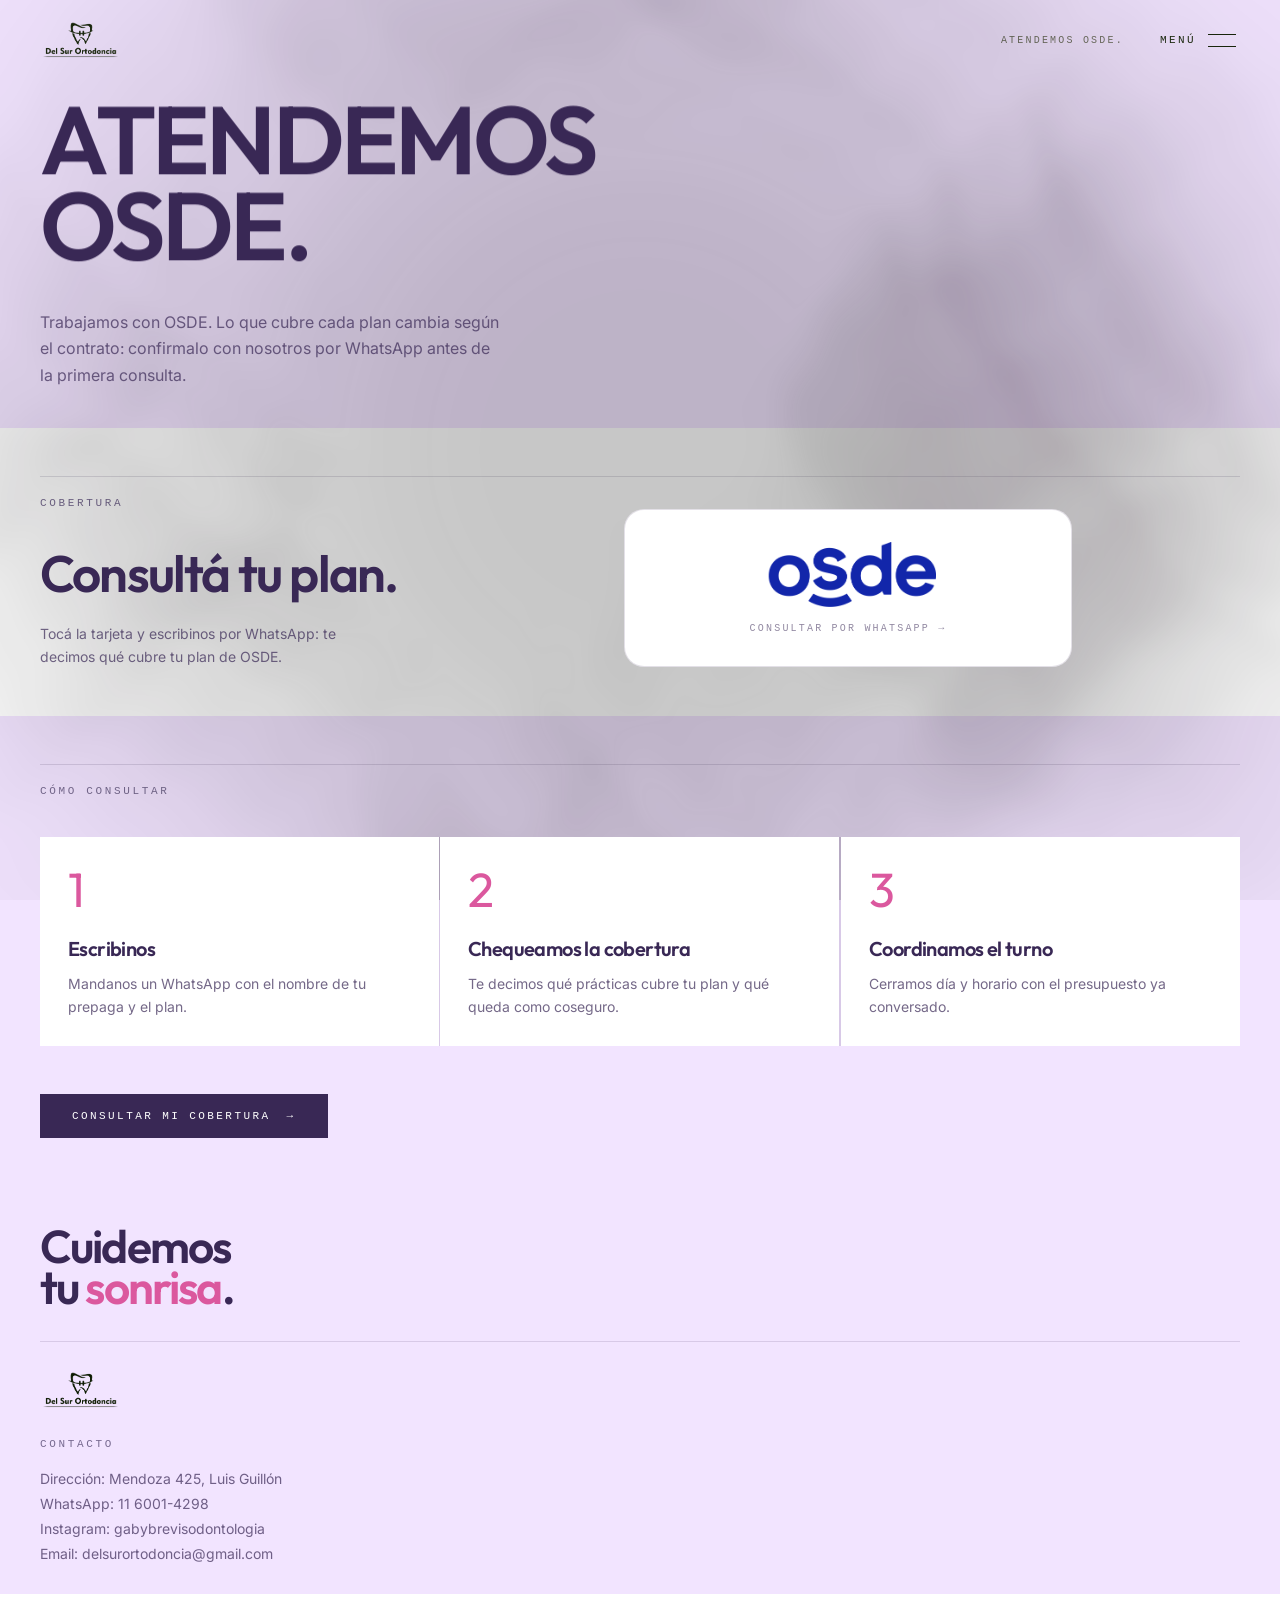
==== commit 48159462: "Celu" ====
--- a/prepagas.html
+++ b/prepagas.html
@@ -144,7 +144,6 @@
           <p class="etiqueta">Contacto</p>
           <ul class="margen-arriba-5 separacion-y-2 fuente-texto texto-chico opacidad-70">
             <li>Dirección: Mendoza 425, Luis Guillón</li>
-            <li><a href="index.html#como-llegar">Cómo llegar</a></li>
             <li>WhatsApp: <a href="https://wa.me/5491160014298" target="_blank" rel="noopener noreferrer">11
                 6001-4298</a></li>
             <li>Instagram: <a href="https://www.instagram.com/gabybrevisodontologia/" target="_blank"
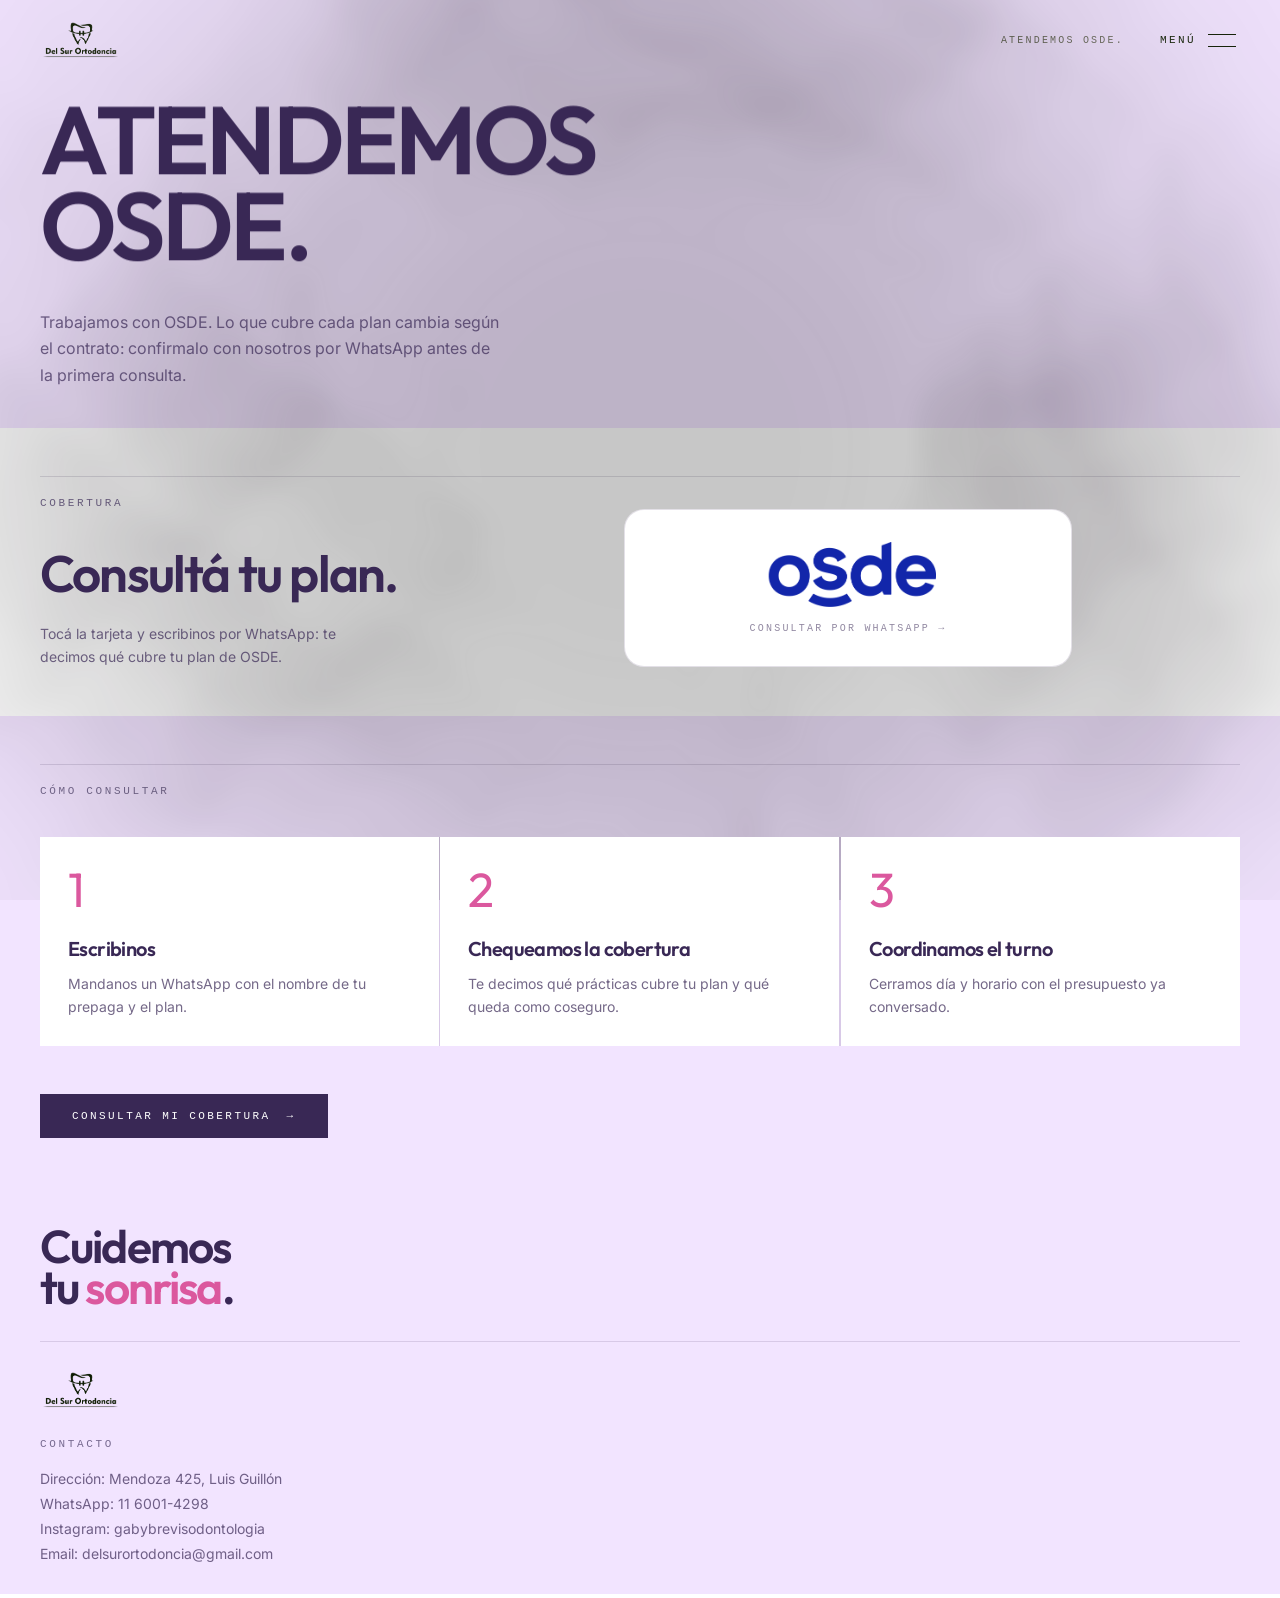
==== commit 9db98ce0: "Celu" ====
--- a/prepagas.html
+++ b/prepagas.html
@@ -18,7 +18,7 @@
   <link rel="preconnect" href="https://fonts.gstatic.com" crossorigin />
   <link rel="stylesheet"
     href="https://fonts.googleapis.com/css2?family=Outfit:wght@400;500;600;700&family=Inter:wght@400;500&display=swap" />
-  <link rel="stylesheet" href="css/base.css?v=6" />
+  <link rel="stylesheet" href="css/base.css?v=9" />
   <link rel="stylesheet" href="css/utils.css" />
   <link rel="stylesheet" href="css/efectos.css" />
 </head>
--- a/css/base.css
+++ b/css/base.css
@@ -19,6 +19,21 @@
   --ease-out-expo: cubic-bezier(0.16, 1, 0.3, 1);
 }
 
+.pagina-inicio {
+  --ink: oklch(0.32 0.08 300);
+  --ink-soft: oklch(0.43 0.07 300);
+  --bone-deep: oklch(0.955 0.02 305);
+  --stone: oklch(0.55 0.06 300);
+  --mint: oklch(0.65 0.18 350);
+  --clay: oklch(0.7 0.12 330);
+  --sky: oklch(0.94 0.045 305);
+  --sky-deep: oklch(0.88 0.07 305);
+  --line: oklch(0.32 0.08 300 / 0.14);
+  --line-invert: oklch(0.32 0.08 300 / 0.1);
+  --background: var(--bone);
+  --foreground: var(--ink);
+}
+
 .pagina-prepagas {
   --ink: oklch(0.32 0.08 300);
   --ink-soft: oklch(0.43 0.07 300);
@@ -34,6 +49,10 @@
   --foreground: var(--ink);
 }
 
+.pagina-inicio .velo {
+  background: oklch(0.4 0.08 310);
+}
+
 .pagina-prepagas .velo {
   background: oklch(0.4 0.08 310);
 }
@@ -581,7 +600,7 @@
   border-bottom: 1px solid var(--line);
   border-bottom-left-radius: 1.25rem;
   border-bottom-right-radius: 1.25rem;
-  box-shadow: 0 30px 60px -30px oklch(0.32 0.07 185 / 0.25);
+  box-shadow: 0 30px 60px -30px color-mix(in oklab, var(--ink) 25%, transparent);
   padding-top: 5.25rem;
   padding-bottom: 1.5rem;
   transform: translateY(-102%);
@@ -757,6 +776,16 @@
   min-height: 68px;
   box-sizing: border-box;
   color: var(--ink);
+  background: color-mix(in oklab, var(--sky) 65%, var(--bone));
+  border-radius: 1.1rem;
+  transition:
+    transform 0.45s var(--ease-out-expo),
+    background-color 0.45s var(--ease-out-expo);
+}
+
+.boton-icono:hover {
+  transform: translateY(-3px);
+  background: color-mix(in oklab, var(--sky) 40%, var(--bone));
 }
 
 .boton-icono .tipeo:empty {
@@ -802,22 +831,101 @@
   object-fit: contain;
 }
 
+.icono-ig {
+  display: inline-flex;
+  align-items: center;
+  justify-content: center;
+  flex: none;
+  width: 32px;
+  height: 32px;
+  margin: 0;
+  padding-left: 2px;
+  box-sizing: border-box;
+  overflow: visible;
+  color: inherit;
+}
+
+.icono-ig svg {
+  display: block;
+  width: 28px;
+  height: 28px;
+  max-width: none;
+  fill: none;
+  stroke: currentColor;
+  stroke-width: 2;
+  stroke-linecap: round;
+  stroke-linejoin: round;
+}
+
+/* Hero: fila de redes sociales (WhatsApp + Instagram) */
+.hero-redes {
+  align-items: center;
+}
+
+@media (max-width: 47.99rem) {
+  .hero-redes {
+    width: 100%;
+    justify-content: space-between;
+    align-items: center;
+    gap: 1rem;
+    padding-inline: 20%;
+  }
+
+  .hero-redes .boton-icono {
+    min-width: 64px;
+    min-height: 64px;
+  }
+
+  .hero-redes .tipeo {
+    display: none;
+  }
+}
+
+/* Botón flotante de WhatsApp */
+.wa-flotante {
+  position: fixed;
+  right: 1.15rem;
+  bottom: 1.15rem;
+  z-index: 153;
+  display: inline-flex;
+  align-items: center;
+  justify-content: center;
+  width: 3.5rem;
+  height: 3.5rem;
+  box-sizing: border-box;
+  border-radius: 999px;
+  background: var(--ink);
+  color: var(--bone);
+  box-shadow: 0 16px 32px -14px color-mix(in oklab, var(--ink) 70%, transparent);
+  transition:
+    transform 0.45s var(--ease-out-expo),
+    background-color 0.45s var(--ease-out-expo);
+}
+
+.wa-flotante:hover {
+  transform: translateY(-4px) scale(1.04);
+}
+
+.wa-flotante .icono-wa {
+  padding-left: 1px;
+}
+
+.wa-flotante svg {
+  width: 30px;
+  height: 30px;
+}
+
+@media (prefers-reduced-motion: reduce) {
+  .wa-flotante:hover {
+    transform: none;
+  }
+}
+
 .botones-mobile {
   display: none;
 }
 
-@media (width >=48rem) {
-  .boton-icono {
-    background: color-mix(in oklab, var(--sky) 65%, var(--bone));
-    border-radius: 1.1rem;
-  }
-}
-
 @media (max-width: 47.99rem) {
-  .boton-icono {
-    display: none;
-  }
-
   .botones-mobile {
     display: flex;
     flex-direction: column;
@@ -1002,7 +1110,7 @@
 
 .tarjeta-osde:hover {
   transform: translateY(-0.25rem);
-  box-shadow: 0 24px 50px -30px oklch(0.32 0.07 185 / 0.35);
+  box-shadow: 0 24px 50px -30px color-mix(in oklab, var(--ink) 35%, transparent);
 }
 
 .tarjeta-osde img {
@@ -1060,7 +1168,7 @@
 }
 
 .pagina-inicio main>section:first-child {
-  background: #E9F3EF;
+  background: color-mix(in oklab, var(--sky) 65%, var(--sky-deep));
 }
 
 .pagina-inicio main>section:first-child .aurora {
@@ -1111,14 +1219,14 @@
   border: 1px solid var(--line);
   border-radius: 1.25rem;
   overflow: hidden;
-  background: #E6F2EC;
+  background: #ECE4F7;
   aspect-ratio: 16 / 10;
   transition: transform 0.5s var(--ease-out-expo), box-shadow 0.5s var(--ease-out-expo);
 }
 
 .mapa-dibujo:hover {
   transform: translateY(-0.25rem);
-  box-shadow: 0 24px 50px -30px oklch(0.32 0.07 185 / 0.35);
+  box-shadow: 0 24px 50px -30px color-mix(in oklab, var(--ink) 35%, transparent);
 }
 
 .mapa-dibujo svg {
@@ -1413,7 +1521,7 @@
   letter-spacing: 0.22em;
   text-transform: uppercase;
   border-radius: 999px;
-  box-shadow: 0 12px 30px -12px oklch(0.31 0.062 252 / 0.55);
+  box-shadow: 0 12px 30px -12px color-mix(in oklab, var(--ink) 55%, transparent);
   transform: translateY(160%);
   transition: transform 0.6s var(--ease-out-expo);
 }
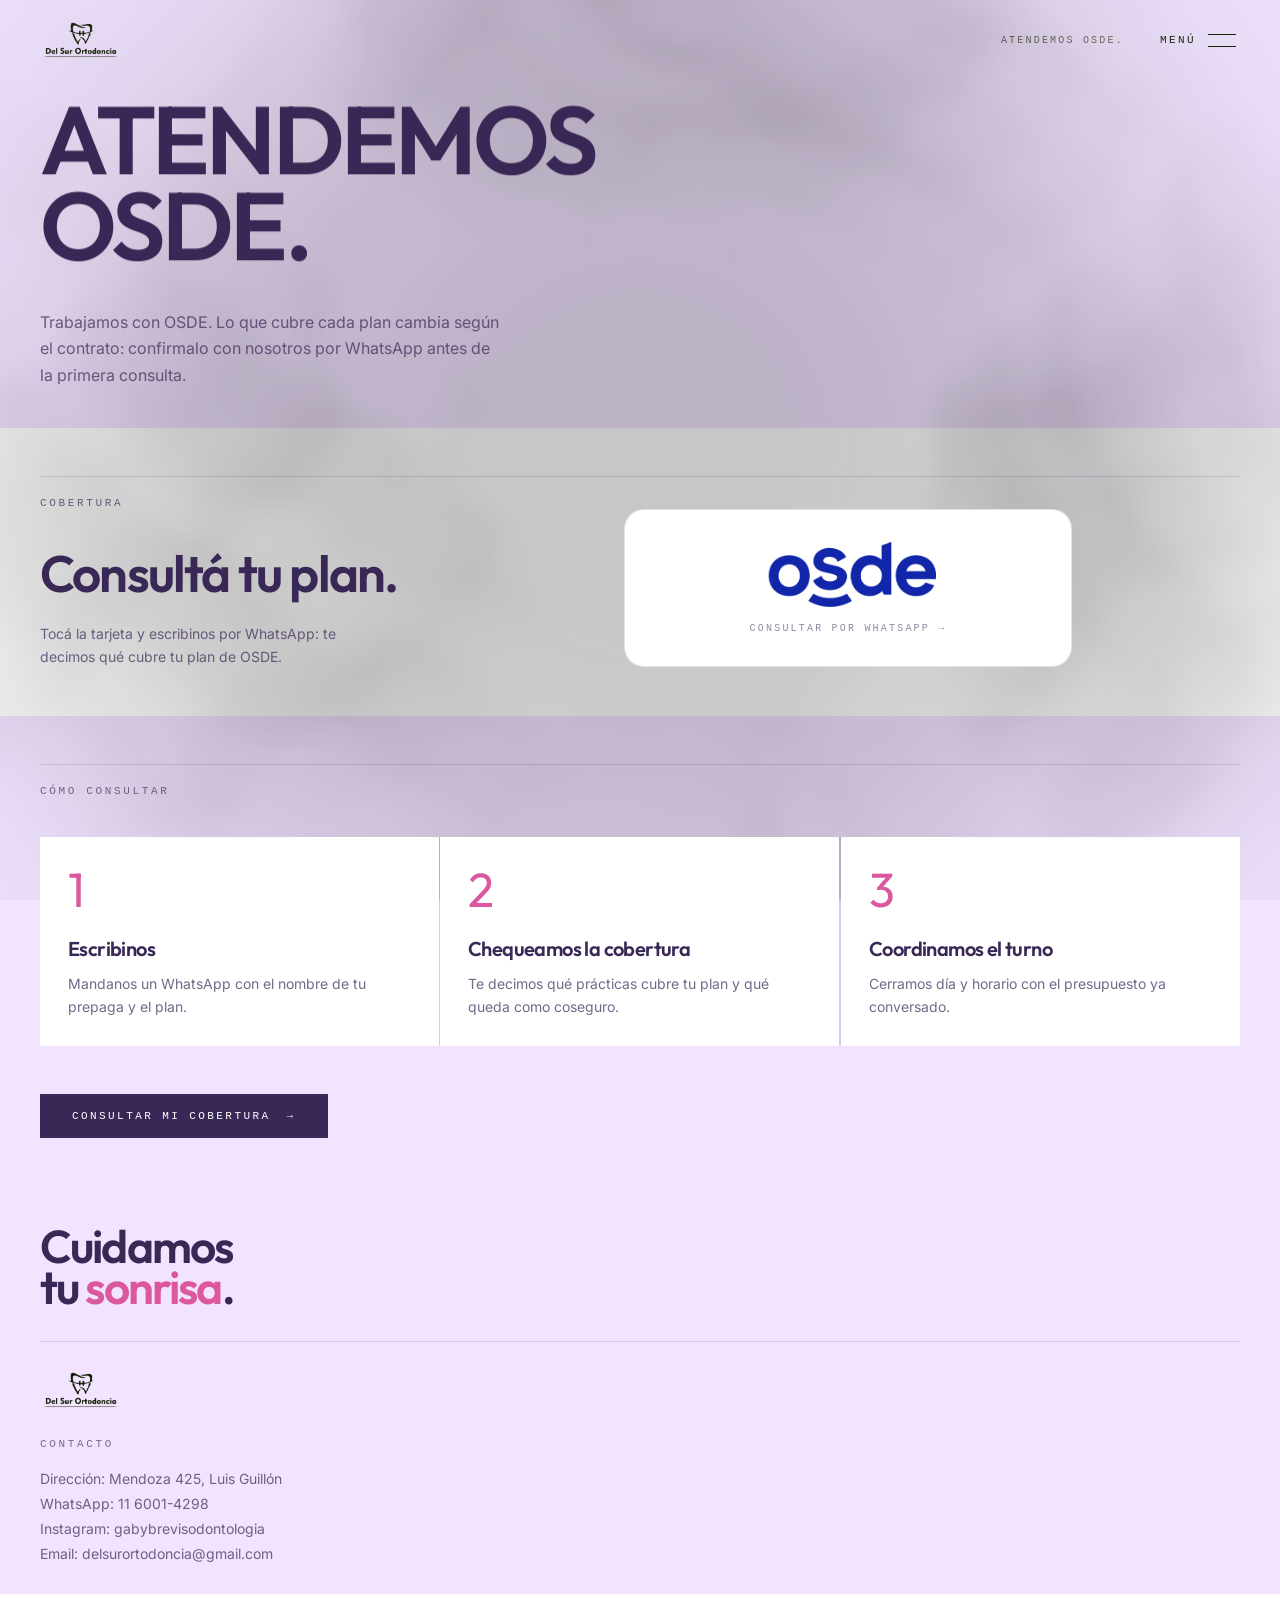
==== commit 11b48c88: "Celu" ====
--- a/prepagas.html
+++ b/prepagas.html
@@ -132,7 +132,7 @@
   <footer class="fondo-celeste">
     <div class="contenedor relleno-vert-8 med-rv-10">
       <div>
-        <h2 class="titulo-grande" style="max-width:12ch">Cuidemos tu <span class="texto-verde">sonrisa</span>.
+        <h2 class="titulo-grande" style="max-width:12ch">Cuidamos tu <span class="texto-verde">sonrisa</span>.
         </h2>
       </div>
       <div class="margen-arriba-20 flexible columna espacio-3 borde-arriba relleno-arriba-6 peq-fila peq-ac peq-je">
--- a/css/base.css
+++ b/css/base.css
@@ -857,7 +857,6 @@
   stroke-linejoin: round;
 }
 
-/* Hero: fila de redes sociales (WhatsApp + Instagram) */
 .hero-redes {
   align-items: center;
 }
@@ -881,7 +880,41 @@
   }
 }
 
-/* Botón flotante de WhatsApp */
+.hero-foto {
+  display: none;
+}
+
+@media (max-width: 47.99rem) {
+  .hero-foto {
+    display: block;
+    margin-top: 1.25rem;
+    -webkit-mask-image: linear-gradient(to bottom,
+        #000 0%,
+        #000 46%,
+        rgba(0, 0, 0, 0.72) 64%,
+        rgba(0, 0, 0, 0.38) 80%,
+        rgba(0, 0, 0, 0) 100%);
+    mask-image: linear-gradient(to bottom,
+        #000 0%,
+        #000 46%,
+        rgba(0, 0, 0, 0.72) 64%,
+        rgba(0, 0, 0, 0.38) 80%,
+        rgba(0, 0, 0, 0) 100%);
+  }
+
+  .hero-foto img {
+    display: block;
+    width: 100%;
+    height: auto;
+  }
+
+  .hero-foto + .hero-redes {
+    position: relative;
+    z-index: 2;
+    margin-top: -5.25rem;
+  }
+}
+
 .wa-flotante {
   position: fixed;
   right: 1.15rem;
@@ -1882,6 +1915,14 @@
   box-shadow: none;
 }
 
+#pedir-turno .envoltura-especialidades .tarjeta:nth-last-child(-n+2):not(.abierto) .icono-especialidad {
+  transform: scale(0.75);
+}
+
+#pedir-turno .envoltura-especialidades .tarjeta:nth-last-child(3):not(.abierto) .icono-especialidad {
+  transform: scale(0.9);
+}
+
 .contenido-especialidad {
   flex: 1;
   min-width: 0;
@@ -2122,14 +2163,14 @@
 @media (width >=48rem) {
   #pedir-turno .envoltura-especialidades {
     display: grid;
-    grid-template-columns: minmax(0, 7fr) minmax(0, 5fr);
+    grid-template-columns: minmax(0, 6fr) minmax(0, 6fr);
     gap: 0 2.5rem;
     align-items: start;
     position: relative;
   }
 
   #pedir-turno .envoltura-especialidades .grilla-tarjetas {
-    gap: 1.25rem;
+    gap: 0;
     background: transparent;
     position: relative;
     z-index: 2;
@@ -2137,8 +2178,16 @@
 
   #pedir-turno .envoltura-especialidades .tarjeta {
     border: 1px solid var(--line);
-    border-radius: 1.25rem;
+    border-radius: 0;
     overflow: hidden;
+  }
+
+  #pedir-turno .envoltura-especialidades .tarjeta + .tarjeta {
+    border-top-width: 0;
+  }
+
+  #pedir-turno .envoltura-especialidades .tarjeta.relleno-6 {
+    padding: 0.9rem;
   }
 
   #pedir-turno .decor-especialidades {
@@ -2160,51 +2209,77 @@
   }
 
   #pedir-turno .decor-ortodoncia {
-    margin-top: 1rem;
+    margin-top: 2rem;
     grid-column: 1;
     grid-row: 1;
-    width: min(100%, 12rem);
-    margin-left: -2rem;
-    transform: rotate(-5deg) scale(1.45);
+    width: min(100%, 8.5rem);
+    margin-left: 1rem;
+    transform: rotate(-5deg) scale(1.5);
     -webkit-mask-image: linear-gradient(to right, transparent, #000 28%);
     mask-image: linear-gradient(to right, transparent, #000 28%);
   }
 
   #pedir-turno .decor-conducto {
+    margin-right: 2rem;
     grid-column: 2;
     grid-row: 1;
-    width: min(100%, 12rem);
-    justify-self: center;
-    align-self: start;
-    margin-top: 7rem;
-    transform: rotate(-5deg) scale(1.4);
+    width: min(100%, 8.5rem);
+    margin-top: 6rem;
+    transform: rotate(-5deg) scale(1.5);
   }
 
   #pedir-turno .decor-limpieza {
-    width: min(100%, 12rem);
+    margin-left: 1rem;
+    width: min(100%, 8.5rem);
     grid-column: 1;
     grid-row: 2;
-    margin-left: -1.7rem;
-    margin-top: -3.3rem;
+    margin-top: -3rem;
     transform: rotate(-5deg) scale(1.4);
   }
 
   #pedir-turno .decor-cirugia {
-    width: min(100%, 12rem);
+    margin-left: 1.5rem;
+    width: min(100%, 8.5rem);
     grid-column: 1;
     grid-row: 3;
-    margin-top: 3rem;
+    margin-top: -3rem;
     transform: rotate(-5deg) scale(1.4);
   }
 
   #pedir-turno .decor-protesis {
-    margin-top: -7rem;
+    margin-right: 2rem;
+    margin-top: 2rem;
     grid-column: 2;
-    grid-row: 2 / span 2;
     align-self: center;
-    width: min(100%, 12rem);
-    justify-self: center;
-    transform: rotate(-5deg) scale(1.35);
+    width: min(100%, 8.5rem);
+    transform: rotate(-5deg) scale(1.4);
+  }
+
+  #pedir-turno .decor-odontopediatria {
+    margin-right: 2rem;
+    grid-column: 2;
+    grid-row: 4;
+    width: min(100%, 8.5rem);
+    margin-top: -4.5rem;
+    transform: rotate(-5deg) scale(1.5);
+  }
+
+  #pedir-turno .decor-arreglos {
+    grid-column: 1;
+    grid-row: 4;
+    width: min(100%, 8.5rem);
+    margin-top: 0rem;
+    margin-left: 1.5rem;
+    transform: rotate(-5deg) scale(1.4);
+  }
+
+  #pedir-turno .decor-trastornos {
+    margin-right: 2rem;
+    grid-column: 2;
+    grid-row: 5;
+    width: min(100%, 8.5rem);
+    margin-top: -4rem;
+    transform: rotate(-5deg) scale(1.5);
   }
 }
 
@@ -2225,37 +2300,59 @@
   #pedir-turno .decor-ortodoncia {
     grid-column: 1;
     grid-row: 1;
-    width: min(150%, 18rem);
-    margin-top: 0;
+    width: min(100%, 9rem);
+    margin-top: 1rem;
   }
 
   #pedir-turno .decor-conducto {
     grid-column: 2;
     grid-row: 1;
-    width: min(150%, 18rem);
-    margin-top: 4rem;
+    width: min(100%, 9rem);
+    margin-top: 5.5rem;
   }
 
   #pedir-turno .decor-limpieza {
-    margin-left: -2rem;
+    margin-left: 1.5rem;
     grid-column: 1;
     grid-row: 2;
-    width: min(150%, 18rem);
-    margin-top: -2rem;
+    width: min(100%, 9rem);
+    margin-top: -2.7rem;
   }
 
   #pedir-turno .decor-cirugia {
-    grid-column: 0;
+    grid-column: 1;
     grid-row: 3;
-    width: min(150%, 18rem);
-    margin-top: 4rem;
+    width: min(100%, 9rem);
+    margin-top: 2.3rem;
+    margin-left: 2rem;
   }
 
   #pedir-turno .decor-protesis {
     grid-column: 2;
     grid-row: 2 / span 2;
-    align-self: center;
-    width: min(110%, 18rem);
+    margin-top: -6.7rem;
+    width: min(100%, 9rem);
+  }
+
+  #pedir-turno .decor-odontopediatria {
+    grid-column: 2;
+    grid-row: 4;
+    width: min(100%, 9rem);
+    margin-top: -7.5rem;
+  }
+
+  #pedir-turno .decor-arreglos {
+    grid-column: 1;
+    grid-row: 4;
+    width: min(100%, 9rem);
+    margin-top: -0.5rem;
+  }
+
+  #pedir-turno .decor-trastornos {
+    grid-column: 2;
+    grid-row: 5;
+    width: min(100%, 9rem);
+    margin-top: -7.5rem;
   }
 }
 
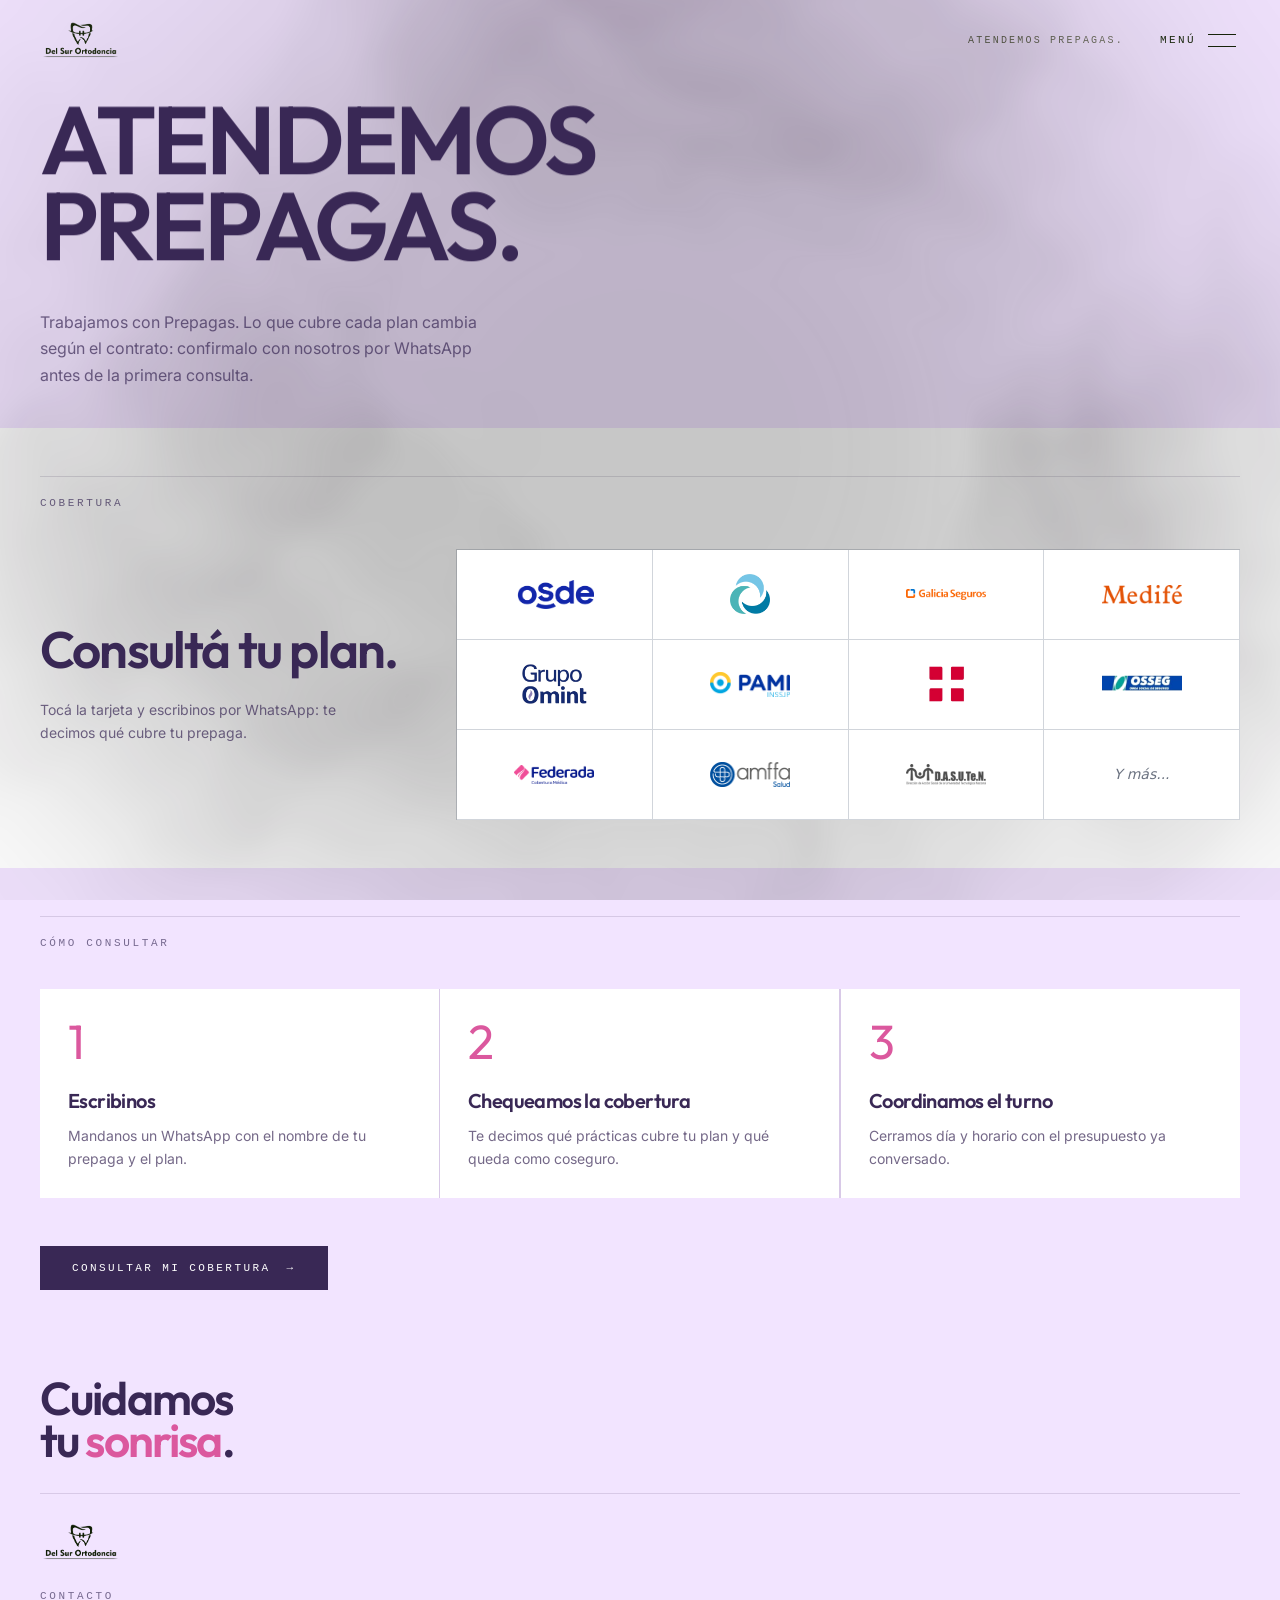
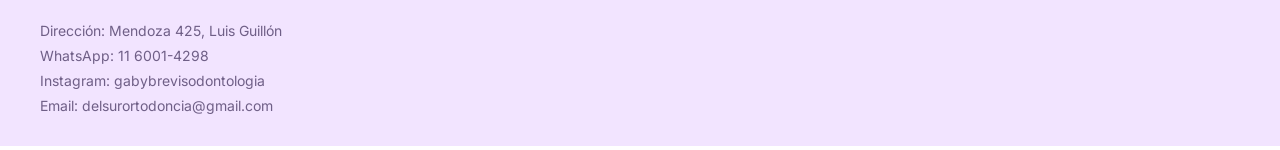
==== commit 1effa35d: "Prepagas" ====
--- a/prepagas.html
+++ b/prepagas.html
@@ -6,12 +6,12 @@
   <meta name="viewport" content="width=device-width, initial-scale=1" />
   <title>Prepagas Del Sur Ortodoncia</title>
   <meta name="description"
-    content="Atendemos OSDE en Del Sur Ortodoncia. Consultá tu cobertura por WhatsApp antes de reservar el turno." />
+    content="Atendemos Prepagas en Del Sur Ortodoncia. Consultá tu cobertura por WhatsApp antes de reservar el turno." />
   <meta name="author" content="Del Sur Ortodoncia" />
   <meta property="og:type" content="website" />
   <meta property="og:title" content="Prepagas Del Sur Ortodoncia" />
   <meta property="og:description"
-    content="Atendemos OSDE en Del Sur Ortodoncia. Consultá tu cobertura por WhatsApp antes de reservar el turno." />
+    content="Atendemos Prepagas en Del Sur Ortodoncia. Consultá tu cobertura por WhatsApp antes de reservar el turno." />
   <meta name="twitter:card" content="summary_large_image" />
   <link rel="icon" href="favicon.png" />
   <link rel="preconnect" href="https://fonts.googleapis.com" />
@@ -21,6 +21,18 @@
   <link rel="stylesheet" href="css/base.css?v=9" />
   <link rel="stylesheet" href="css/utils.css" />
   <link rel="stylesheet" href="css/efectos.css" />
+  <style>
+    .grilla-prepagas { display:grid; grid-template-columns:repeat(4,1fr); gap:0; border-top:1px solid #d1d5db; border-left:1px solid #d1d5db; background-color:#fff; }
+    .celda-prepaga { display:flex; align-items:center; justify-content:center; padding:1.5rem 1rem; border-right:1px solid #d1d5db; border-bottom:1px solid #d1d5db; min-height:90px; text-decoration:none; transition:box-shadow 0.3s ease, transform 0.3s ease; position:relative; z-index:1; background-color:#fff; }
+    .celda-prepaga:hover { box-shadow:0 4px 12px rgba(0,0,0,0.08); transform:translateY(-2px); z-index:10; background-color:#fff; }
+    .celda-prepaga img { max-width:80px; max-height:40px; object-fit:contain; }
+    @media (max-width:768px) {
+      .grilla-prepagas { grid-template-columns:repeat(2,1fr); }
+      .celda-prepaga { padding:1rem 0.75rem; min-height:80px; }
+      .celda-prepaga img { max-width:70px; max-height:35px; }
+      .ocultar-movil { display:none !important; }
+    }
+  </style>
 </head>
 
 <body class="pagina-prepagas">
@@ -56,8 +68,7 @@
         <p class="fuente-texto parrafo-chico opacidad-60" style="max-width:20rem">Del Sur Ortodoncia, atención
           odontológica con seguimiento del caso.</p>
         <p class="texto-mono-10 mayusculas opacidad-60" style="line-height:2">Dirección: Mendoza 425, Luis
-          Guillón<br />WhatsApp: 11 6001-4298<br />delsurortodoncia@gmail.com</p>
-        <p class="texto-mono-10 mayusculas opacidad-40 med-td">Menú — 6 secciones</p>
+          Guillón</p>
       </div>
     </div>
   </div>
@@ -67,9 +78,9 @@
       <div class="contenedor">
         <h1 class="titulo-grande mayusculas" data-split data-delay="0.1" data-trigger="load"><span
             class="linea-mascara"><span data-line-inner>Atendemos</span></span><span class="linea-mascara"><span
-              data-line-inner>OSDE.</span></span></h1>
+              data-line-inner>Prepagas.</span></span></h1>
         <div class="margen-arriba-10" data-reveal data-y="30" data-delay="0.3" style="max-width:46ch">
-          <p class="fuente-texto parrafo opacidad-70">Trabajamos con OSDE. Lo que cubre cada plan cambia
+          <p class="fuente-texto parrafo opacidad-70">Trabajamos con Prepagas. Lo que cubre cada plan cambia
             según el contrato: confirmalo con nosotros por WhatsApp antes de la primera consulta.</p>
         </div>
       </div>
@@ -84,15 +95,24 @@
             <div data-reveal data-y="30">
               <h2 class="titulo-mediano" style="max-width:14ch">Consultá tu plan.</h2>
               <p class="margen-arriba-6 fuente-texto parrafo-chico opacidad-70" style="max-width:38ch">Tocá la tarjeta y
-                escribinos por WhatsApp: te decimos qué cubre tu plan de OSDE.</p>
+                escribinos por WhatsApp: te decimos qué cubre tu prepaga.</p>
             </div>
           </div>
           <div class="med-cs-8">
-            <a class="tarjeta-osde"
-              href="https://wa.me/5491160014298?text=%C2%A1Hola%21%20Quiero%20saber%20qu%C3%A9%20tratamientos%20cubre%20mi%20plan%20de%20OSDE%20en%20Del%20Sur%20Ortodoncia."
-              target="_blank" rel="noopener noreferrer" aria-label="Consultar por WhatsApp qué cubre OSDE"><img
-                src="assets/logos/osde.png" alt="Logo de OSDE" loading="lazy" /><span class="leyenda">Consultar por
-                WhatsApp →</span></a>
+            <div class="grilla-prepagas">
+              <a href="https://www.osde.com.ar" target="_blank" rel="noopener noreferrer" aria-label="Sitio oficial de OSDE" class="celda-prepaga"><img src="assets/logos/osde.png" alt="OSDE" loading="lazy"></a>
+              <a href="https://www.iosfa.org.ar" target="_blank" rel="noopener noreferrer" aria-label="Sitio oficial de IOSFA" class="celda-prepaga ocultar-movil"><img src="assets/logos/iosfa.png" alt="IOSFA" loading="lazy"></a>
+              <a href="https://www.galiciaseguros.com.ar" target="_blank" rel="noopener noreferrer" aria-label="Sitio oficial de Galicia Seguros" class="celda-prepaga"><img src="assets/logos/galicia.png" alt="Galicia Seguros" loading="lazy"></a>
+              <a href="https://www.medife.com.ar" target="_blank" rel="noopener noreferrer" aria-label="Sitio oficial de Medifé" class="celda-prepaga"><img src="assets/logos/medife.png" alt="Medifé" loading="lazy"></a>
+              <a href="https://www.omint.com.ar" target="_blank" rel="noopener noreferrer" aria-label="Sitio oficial de Grupo Omint" class="celda-prepaga"><img src="assets/logos/omint.png" alt="Grupo Omint" loading="lazy"></a>
+              <a href="https://www.pami.org.ar" target="_blank" rel="noopener noreferrer" aria-label="Sitio oficial de PAMI" class="celda-prepaga"><img src="assets/logos/pami.png" alt="PAMI" loading="lazy"></a>
+              <a href="https://www.swissmedical.com" target="_blank" rel="noopener noreferrer" aria-label="Sitio oficial de Swiss Medical" class="celda-prepaga"><img src="assets/logos/swiss.png" alt="Swiss Medical" loading="lazy"></a>
+              <a href="https://www.osseg.com.ar" target="_blank" rel="noopener noreferrer" aria-label="Sitio oficial de OSSEG" class="celda-prepaga"><img src="assets/logos/osseg.png" alt="OSSEG" loading="lazy"></a>
+              <a href="https://www.federada.com.ar" target="_blank" rel="noopener noreferrer" aria-label="Sitio oficial de Federada" class="celda-prepaga ocultar-movil"><img src="assets/logos/federada.png" alt="Federada" loading="lazy"></a>
+              <a href="https://www.amiffa.com.ar" target="_blank" rel="noopener noreferrer" aria-label="Sitio oficial de Amiffa Salud" class="celda-prepaga ocultar-movil"><img src="assets/logos/amffa.png" alt="Amiffa Salud" loading="lazy"></a>
+              <a href="https://www.dasuten.org.ar" target="_blank" rel="noopener noreferrer" aria-label="Sitio oficial de D.A.S.U.Te.N." class="celda-prepaga ocultar-movil"><img src="assets/logos/dasuten.png" alt="D.A.S.U.Te.N." loading="lazy"></a>
+              <div class="celda-prepaga" style="cursor:default;"><span style="font-size:0.875rem; color:#6b7280; font-style:italic;">Y más...</span></div>
+            </div>
           </div>
         </div>
       </div>
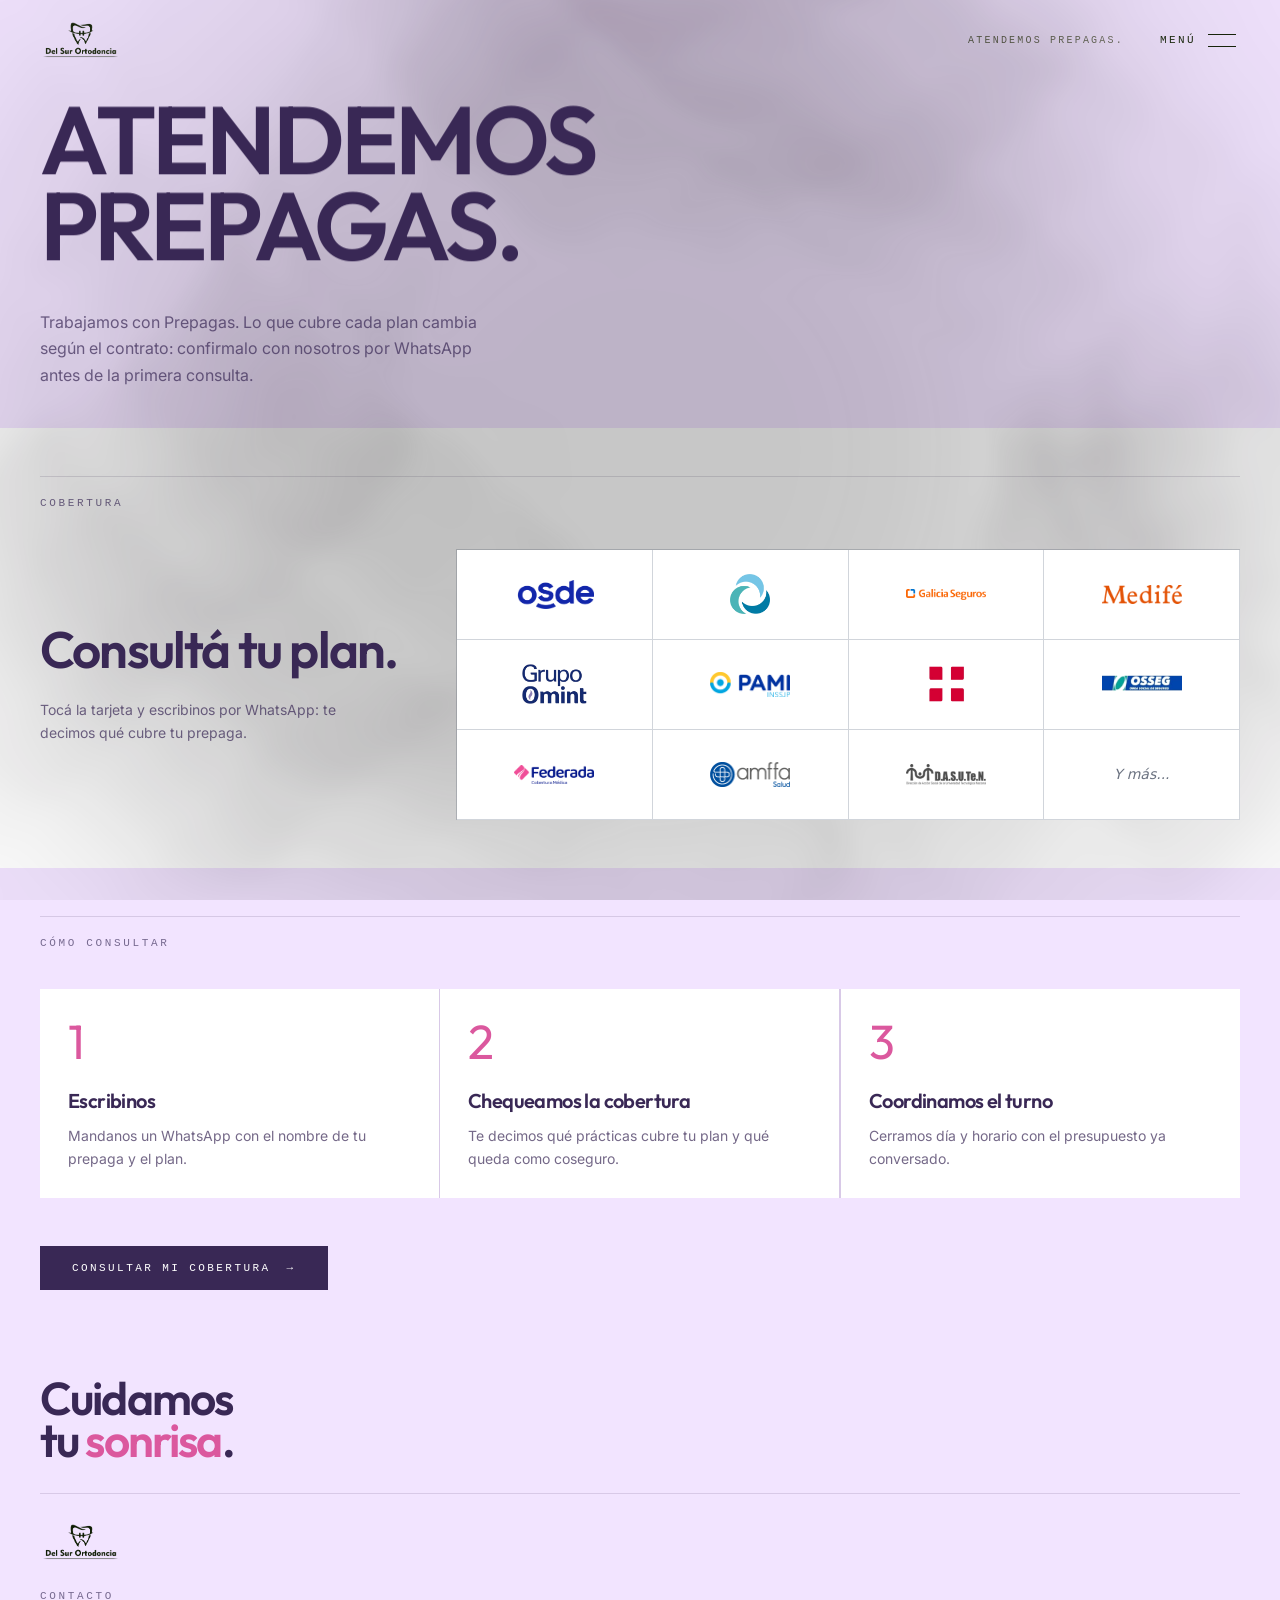
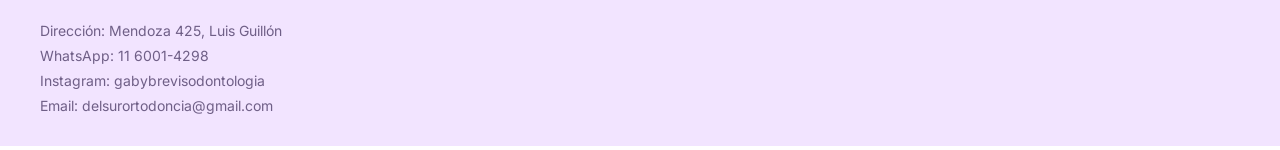
==== commit df352bad: "Prepagas" ====
--- a/prepagas.html
+++ b/prepagas.html
@@ -18,21 +18,9 @@
   <link rel="preconnect" href="https://fonts.gstatic.com" crossorigin />
   <link rel="stylesheet"
     href="https://fonts.googleapis.com/css2?family=Outfit:wght@400;500;600;700&family=Inter:wght@400;500&display=swap" />
-  <link rel="stylesheet" href="css/base.css?v=9" />
-  <link rel="stylesheet" href="css/utils.css" />
-  <link rel="stylesheet" href="css/efectos.css" />
-  <style>
-    .grilla-prepagas { display:grid; grid-template-columns:repeat(4,1fr); gap:0; border-top:1px solid #d1d5db; border-left:1px solid #d1d5db; background-color:#fff; }
-    .celda-prepaga { display:flex; align-items:center; justify-content:center; padding:1.5rem 1rem; border-right:1px solid #d1d5db; border-bottom:1px solid #d1d5db; min-height:90px; text-decoration:none; transition:box-shadow 0.3s ease, transform 0.3s ease; position:relative; z-index:1; background-color:#fff; }
-    .celda-prepaga:hover { box-shadow:0 4px 12px rgba(0,0,0,0.08); transform:translateY(-2px); z-index:10; background-color:#fff; }
-    .celda-prepaga img { max-width:80px; max-height:40px; object-fit:contain; }
-    @media (max-width:768px) {
-      .grilla-prepagas { grid-template-columns:repeat(2,1fr); }
-      .celda-prepaga { padding:1rem 0.75rem; min-height:80px; }
-      .celda-prepaga img { max-width:70px; max-height:35px; }
-      .ocultar-movil { display:none !important; }
-    }
-  </style>
+  <link rel="stylesheet" href="css/base.css?v=17" />
+  <link rel="stylesheet" href="css/utils.css?v=1" />
+  <link rel="stylesheet" href="css/efectos.css?v=1" />
 </head>
 
 <body class="pagina-prepagas">
--- a/css/base.css
+++ b/css/base.css
@@ -2590,4 +2590,202 @@
     max-width: 36ch;
     font-size: 1rem;
   }
+}
+
+/* Grilla de prepagas (pagina prepagas) */
+.grilla-prepagas {
+  display: grid;
+  grid-template-columns: repeat(4, 1fr);
+  gap: 0;
+  border-top: 1px solid #d1d5db;
+  border-left: 1px solid #d1d5db;
+  background-color: #fff;
+}
+
+.celda-prepaga {
+  display: flex;
+  align-items: center;
+  justify-content: center;
+  padding: 1.5rem 1rem;
+  border-right: 1px solid #d1d5db;
+  border-bottom: 1px solid #d1d5db;
+  min-height: 90px;
+  text-decoration: none;
+  transition: box-shadow 0.3s ease, transform 0.3s ease;
+  position: relative;
+  z-index: 1;
+  background-color: #fff;
+}
+
+.celda-prepaga:hover {
+  box-shadow: 0 4px 12px rgba(0, 0, 0, 0.08);
+  transform: translateY(-2px);
+  z-index: 10;
+  background-color: #fff;
+}
+
+.celda-prepaga img {
+  max-width: 80px;
+  max-height: 40px;
+  object-fit: contain;
+}
+
+/* Grilla de especialidades (home) */
+.grilla-especialidades {
+  display: grid;
+  grid-template-columns: repeat(4, 1fr);
+  gap: 1rem;
+  margin-top: 2rem;
+}
+
+.tarjeta-especialidad {
+  display: flex;
+  flex-direction: column;
+  align-items: center;
+  justify-content: center;
+  text-align: center;
+  padding: 2rem 1rem;
+  background-color: #fff;
+  border-radius: 12px;
+  text-decoration: none;
+  color: inherit;
+  transition: box-shadow 0.3s ease, transform 0.3s ease;
+  cursor: pointer;
+}
+
+.tarjeta-especialidad:hover {
+  box-shadow: 0 8px 24px rgba(0, 0, 0, 0.1);
+  transform: translateY(-4px);
+}
+
+.tarjeta-especialidad img {
+  width: 64px;
+  height: 64px;
+  object-fit: contain;
+  margin-bottom: 1rem;
+}
+
+.tarjeta-especialidad h3 {
+  font-size: 1rem;
+  font-weight: 600;
+  margin: 0 0 0.5rem;
+  line-height: 1.3;
+}
+
+.tarjeta-especialidad p {
+  font-size: 0.8rem;
+  opacity: 0.6;
+  margin: 0;
+  line-height: 1.4;
+}
+
+.pagina-inicio .seccion-osde .grilla {
+  align-items: center;
+}
+
+.pagina-inicio .seccion-osde .grilla-prepagas {
+  display: grid;
+  grid-template-columns: repeat(4, 1fr);
+  gap: 0;
+  border-top: 1px solid #d1d5db;
+  border-left: 1px solid #d1d5db;
+  background-color: #fff;
+}
+
+.pagina-inicio .seccion-osde .celda-prepaga {
+  display: flex;
+  align-items: center;
+  justify-content: center;
+  padding: 1.5rem 1rem;
+  border-right: 1px solid #d1d5db;
+  border-bottom: 1px solid #d1d5db;
+  min-height: 100px;
+  text-decoration: none;
+  transition: box-shadow 0.3s ease, transform 0.3s ease;
+  position: relative;
+  z-index: 1;
+  background-color: #fff;
+}
+
+.pagina-inicio .seccion-osde .celda-prepaga:hover {
+  box-shadow: 0 4px 12px rgba(0, 0, 0, 0.08);
+  transform: translateY(-2px);
+  z-index: 10;
+}
+
+.pagina-inicio .seccion-osde .celda-prepaga img {
+  max-width: 95px;
+  max-height: 48px;
+  object-fit: contain;
+}
+
+.pagina-inicio .seccion-osde .solo-movil {
+  display: none;
+}
+
+@media (max-width: 768px) {
+  .grilla-prepagas {
+    grid-template-columns: repeat(2, 1fr);
+  }
+
+  .celda-prepaga {
+    padding: 1rem 0.75rem;
+    min-height: 80px;
+  }
+
+  .celda-prepaga img {
+    max-width: 70px;
+    max-height: 35px;
+  }
+
+  .ocultar-movil {
+    display: none !important;
+  }
+
+  .grilla-especialidades {
+    grid-template-columns: repeat(2, 1fr);
+    gap: 0.75rem;
+  }
+
+  .tarjeta-especialidad {
+    padding: 1.5rem 0.75rem;
+  }
+
+  .tarjeta-especialidad img {
+    width: 52px;
+    height: 52px;
+  }
+
+  .tarjeta-especialidad h3 {
+    font-size: 0.875rem;
+  }
+
+  .tarjeta-especialidad p {
+    font-size: 0.75rem;
+  }
+
+  .pagina-inicio .seccion-osde .grilla {
+    align-items: stretch;
+  }
+
+  .pagina-inicio .seccion-osde .grilla-prepagas {
+    grid-template-columns: repeat(3, 1fr);
+  }
+
+  .pagina-inicio .seccion-osde .celda-prepaga {
+    min-height: 80px;
+  }
+
+  .pagina-inicio .seccion-osde .celda-prepaga img {
+    max-width: 70px;
+    max-height: 35px;
+  }
+
+  .pagina-inicio .seccion-osde .ocultar-movil {
+    display: none !important;
+  }
+
+  .pagina-inicio .seccion-osde .solo-movil {
+    display: block;
+  }
 }
